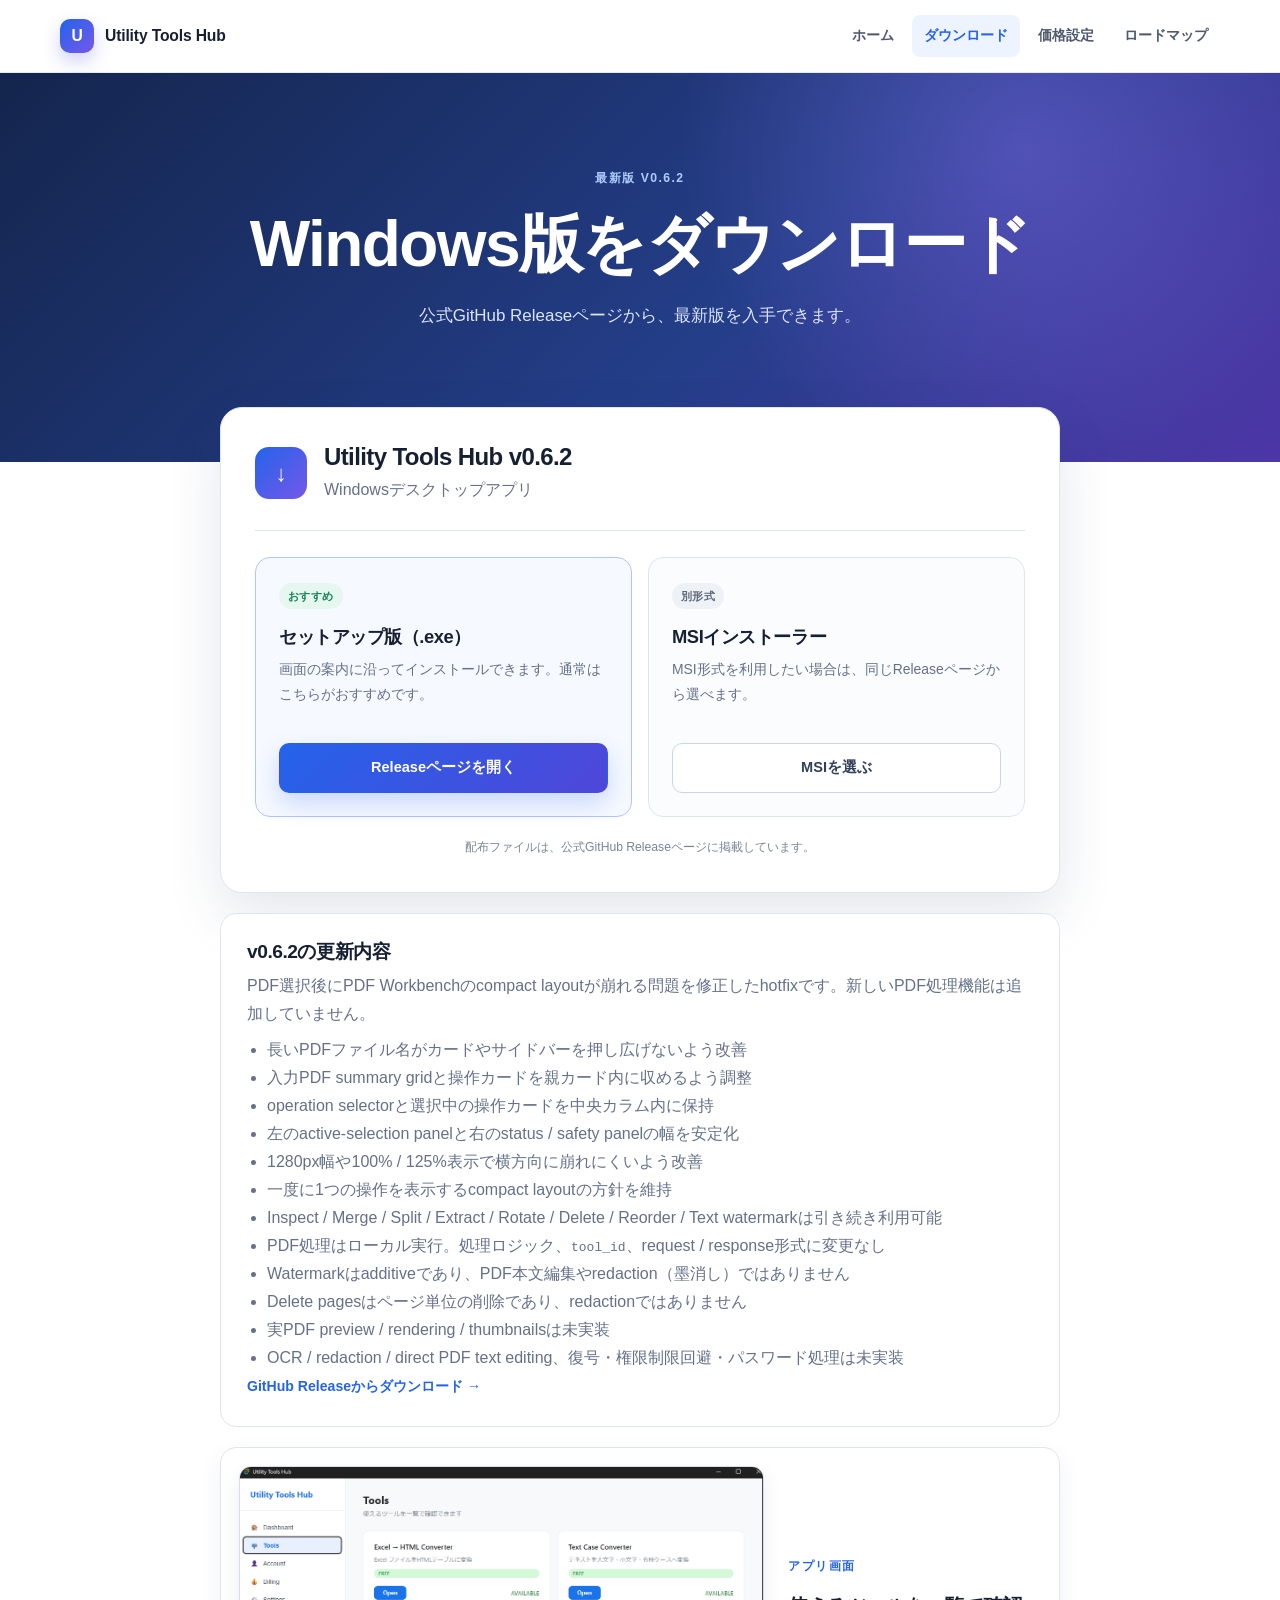
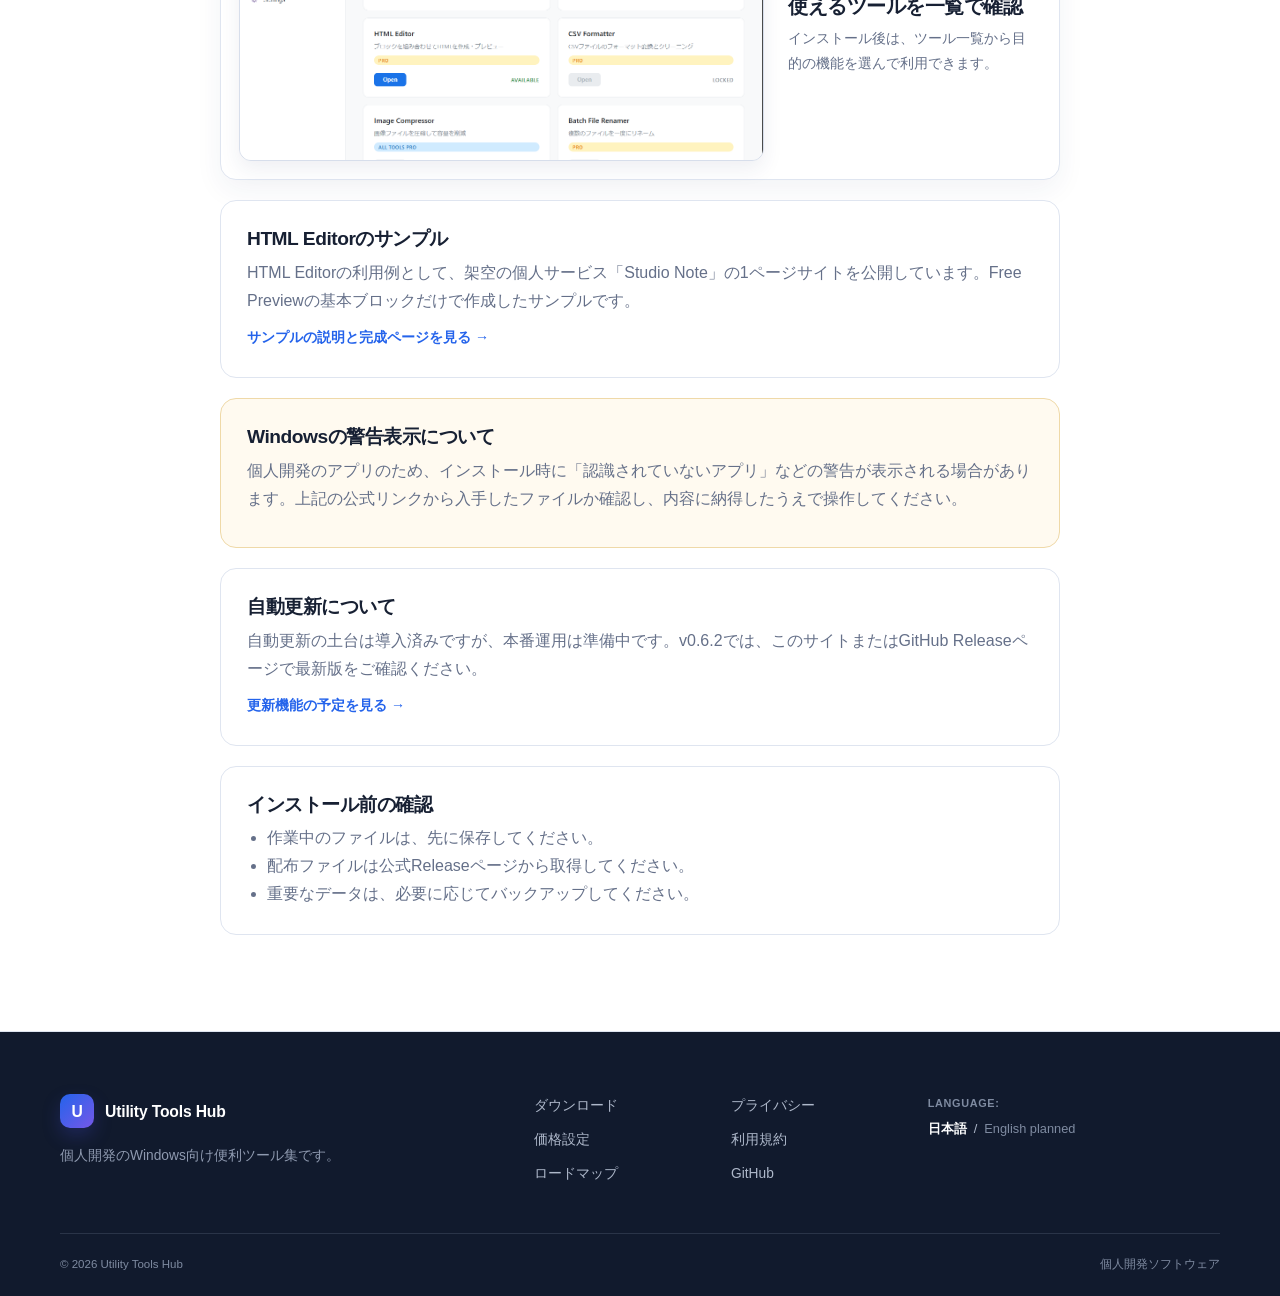
==== download.html @ f4c3e07c "Update website for v0.6.2" ====
<!doctype html>
<html lang="ja">
<head>
  <meta charset="utf-8">
  <meta name="viewport" content="width=device-width, initial-scale=1">
  <meta name="description" content="Utility Tools Hub v0.6.2 Windows版のダウンロード案内です。">
  <title>ダウンロード — Utility Tools Hub</title>
  <link rel="canonical" href="https://glaylukis-cpu.github.io/utility-tools-hub-site/download.html">
  <link rel="alternate" hreflang="ja" href="https://glaylukis-cpu.github.io/utility-tools-hub-site/download.html">
  <link rel="stylesheet" href="css/style.css">
</head>
<body>
  <a class="skip-link" href="#main">本文へ移動</a>
  <header class="site-header"><div class="container nav-wrap"><a class="brand" href="index.html"><span class="brand-mark">U</span><span>Utility Tools Hub</span></a><nav class="site-nav" aria-label="メインナビゲーション"><a href="index.html">ホーム</a><a href="download.html" aria-current="page">ダウンロード</a><a href="pricing.html">価格設定</a><a href="roadmap.html">ロードマップ</a></nav></div></header>
  <main id="main">
    <section class="page-hero"><div class="container narrow"><span class="eyebrow">最新版 v0.6.2</span><h1>Windows版をダウンロード</h1><p>公式GitHub Releaseページから、最新版を入手できます。</p></div></section>
    <section class="section section-pull-up"><div class="container narrow">
      <div class="download-panel">
        <div class="download-heading"><span class="download-icon">↓</span><div><h2>Utility Tools Hub v0.6.2</h2><p>Windowsデスクトップアプリ</p></div></div>
        <div class="download-options">
          <article class="download-option recommended"><span class="status status-free">おすすめ</span><h3>セットアップ版（.exe）</h3><p>画面の案内に沿ってインストールできます。通常はこちらがおすすめです。</p><a class="button button-primary button-full" href="https://github.com/glaylukis-cpu/utility-tools-hub/releases/tag/v0.6.2">Releaseページを開く</a></article>
          <article class="download-option"><span class="status status-neutral">別形式</span><h3>MSIインストーラー</h3><p>MSI形式を利用したい場合は、同じReleaseページから選べます。</p><a class="button button-secondary button-full" href="https://github.com/glaylukis-cpu/utility-tools-hub/releases/tag/v0.6.2">MSIを選ぶ</a></article>
        </div>
        <p class="download-source">配布ファイルは、公式GitHub Releaseページに掲載しています。</p>
      </div>

      <div class="info-card"><h2>v0.6.2の更新内容</h2><p>PDF選択後にPDF Workbenchのcompact layoutが崩れる問題を修正したhotfixです。新しいPDF処理機能は追加していません。</p><ul class="plain-list"><li>長いPDFファイル名がカードやサイドバーを押し広げないよう改善</li><li>入力PDF summary gridと操作カードを親カード内に収めるよう調整</li><li>operation selectorと選択中の操作カードを中央カラム内に保持</li><li>左のactive-selection panelと右のstatus / safety panelの幅を安定化</li><li>1280px幅や100% / 125%表示で横方向に崩れにくいよう改善</li><li>一度に1つの操作を表示するcompact layoutの方針を維持</li><li>Inspect / Merge / Split / Extract / Rotate / Delete / Reorder / Text watermarkは引き続き利用可能</li><li>PDF処理はローカル実行。処理ロジック、<code>tool_id</code>、request / response形式に変更なし</li><li>Watermarkはadditiveであり、PDF本文編集やredaction（墨消し）ではありません</li><li>Delete pagesはページ単位の削除であり、redactionではありません</li><li>実PDF preview / rendering / thumbnailsは未実装</li><li>OCR / redaction / direct PDF text editing、復号・権限制限回避・パスワード処理は未実装</li></ul><a class="text-link" href="https://github.com/glaylukis-cpu/utility-tools-hub/releases/tag/v0.6.2">GitHub Releaseからダウンロード →</a></div>

      <figure class="download-screenshot"><img src="assets/screenshots/tools-overview.png" alt="Utility Tools Hubのツール一覧画面" loading="lazy"><figcaption><span class="eyebrow">アプリ画面</span><h2>使えるツールを一覧で確認</h2><p>インストール後は、ツール一覧から目的の機能を選んで利用できます。</p></figcaption></figure>
      <div class="info-card"><h2>HTML Editorのサンプル</h2><p>HTML Editorの利用例として、架空の個人サービス「Studio Note」の1ページサイトを公開しています。Free Previewの基本ブロックだけで作成したサンプルです。</p><a class="text-link" href="examples/studio-note/guide.html">サンプルの説明と完成ページを見る →</a></div>
      <div class="info-card warning-soft"><h2>Windowsの警告表示について</h2><p>個人開発のアプリのため、インストール時に「認識されていないアプリ」などの警告が表示される場合があります。上記の公式リンクから入手したファイルか確認し、内容に納得したうえで操作してください。</p></div>
      <div class="info-card"><h2>自動更新について</h2><p>自動更新の土台は導入済みですが、本番運用は準備中です。v0.6.2では、このサイトまたはGitHub Releaseページで最新版をご確認ください。</p><a class="text-link" href="roadmap.html">更新機能の予定を見る →</a></div>
      <div class="info-card"><h2>インストール前の確認</h2><ul class="plain-list"><li>作業中のファイルは、先に保存してください。</li><li>配布ファイルは公式Releaseページから取得してください。</li><li>重要なデータは、必要に応じてバックアップしてください。</li></ul></div>
    </div></section>
  </main>
  <footer class="site-footer"><div class="container footer-grid"><div><a class="brand footer-brand" href="index.html"><span class="brand-mark">U</span><span>Utility Tools Hub</span></a><p>個人開発のWindows向け便利ツール集です。</p></div><div class="footer-links"><a href="download.html">ダウンロード</a><a href="pricing.html">価格設定</a><a href="roadmap.html">ロードマップ</a></div><div class="footer-links"><a href="privacy.html">プライバシー</a><a href="terms.html">利用規約</a><a href="https://github.com/glaylukis-cpu/utility-tools-hub">GitHub</a></div><div class="language-switcher" aria-label="表示言語"><span class="language-label">Language:</span><span class="language-current" lang="ja" aria-current="true">日本語</span><span aria-hidden="true">/</span><span class="language-planned" lang="en">English planned</span></div></div><div class="container footer-bottom"><span>© 2026 Utility Tools Hub</span><span>個人開発ソフトウェア</span></div></footer>
</body>
</html>
---- css/style.css ----
:root {
  --ink: #172033;
  --muted: #657089;
  --line: #dfe5f0;
  --surface: #ffffff;
  --surface-soft: #f6f8fd;
  --blue: #2463eb;
  --blue-dark: #1847b8;
  --purple: #7558e8;
  --green: #16825d;
  --amber: #9a6410;
  --shadow: 0 22px 55px rgba(40, 57, 96, .12);
  --radius: 18px;
}

* { box-sizing: border-box; }
html { scroll-behavior: smooth; }
body { margin: 0; color: var(--ink); background: var(--surface); font-family: -apple-system, BlinkMacSystemFont, "Segoe UI", "Yu Gothic UI", "Yu Gothic", "Hiragino Kaku Gothic ProN", Meiryo, sans-serif; line-height: 1.75; overflow-wrap: anywhere; -webkit-font-smoothing: antialiased; }
a { color: inherit; }
img { display: block; max-width: 100%; }
button, input { font: inherit; }
h1, h2, h3, p { margin-top: 0; }
h1, h2, h3 { line-height: 1.24; letter-spacing: -.025em; text-wrap: balance; }
h1 { font-size: clamp(2.6rem, 5.2vw, 4.6rem); margin-bottom: 24px; }
h2 { font-size: clamp(2rem, 3.8vw, 3.25rem); margin-bottom: 18px; }
h3 { font-size: 1.15rem; }

.container { width: min(1160px, calc(100% - 40px)); margin-inline: auto; }
.narrow { width: min(840px, calc(100% - 40px)); }
.skip-link { position: fixed; z-index: 100; top: 10px; left: 10px; padding: 10px 14px; border-radius: 8px; color: #fff; background: var(--ink); transform: translateY(-150%); }
.skip-link:focus { transform: translateY(0); }

.site-header { position: sticky; z-index: 20; top: 0; border-bottom: 1px solid rgba(223, 229, 240, .8); background: rgba(255, 255, 255, .94); backdrop-filter: blur(14px); }
.nav-wrap { min-height: 72px; display: flex; align-items: center; justify-content: space-between; gap: 28px; }
.brand { display: inline-flex; align-items: center; gap: 11px; color: var(--ink); font-size: .98rem; font-weight: 750; text-decoration: none; letter-spacing: -.01em; }
.brand-mark { width: 34px; height: 34px; display: inline-grid; place-items: center; border-radius: 10px; color: #fff; background: linear-gradient(135deg, var(--blue), var(--purple)); box-shadow: 0 8px 18px rgba(67, 76, 214, .25); }
.site-nav { display: flex; align-items: center; gap: 6px; }
.site-nav a { padding: 8px 12px; border-radius: 8px; color: #4f5a70; font-size: .9rem; font-weight: 600; text-decoration: none; }
.site-nav a:hover, .site-nav a[aria-current="page"] { color: var(--blue); background: #edf3ff; }

.hero { overflow: hidden; padding: 104px 0 94px; background: radial-gradient(circle at 82% 18%, rgba(117, 88, 232, .14), transparent 30%), radial-gradient(circle at 12% 20%, rgba(36, 99, 235, .1), transparent 24%), linear-gradient(#fff, #fbfcff); }
.hero-grid { display: grid; grid-template-columns: 1.02fr .98fr; align-items: center; gap: 72px; }
.eyebrow { display: inline-block; margin-bottom: 16px; color: var(--blue); font-size: .76rem; font-weight: 800; letter-spacing: .12em; text-transform: uppercase; }
.hero h1 { max-width: 680px; font-size: clamp(2.75rem, 5vw, 4.35rem); line-height: 1.18; letter-spacing: -.05em; word-break: keep-all; overflow-wrap: normal; text-wrap: balance; }
.hero-copy, .lead { max-width: 650px; color: var(--muted); font-size: 1.08rem; line-height: 1.9; text-wrap: pretty; }
.button-row { display: flex; flex-wrap: wrap; gap: 12px; margin-top: 32px; }
.button { min-height: 46px; display: inline-flex; align-items: center; justify-content: center; padding: 11px 18px; border: 1px solid transparent; border-radius: 10px; font-size: .91rem; font-weight: 750; text-align: center; text-decoration: none; transition: transform .15s ease, box-shadow .15s ease, background .15s ease; }
.button:hover { transform: translateY(-1px); }
.button-primary { color: #fff; background: linear-gradient(135deg, var(--blue), #4f46d8); box-shadow: 0 10px 24px rgba(36, 99, 235, .22); }
.button-primary:hover { box-shadow: 0 14px 30px rgba(36, 99, 235, .3); }
.button-secondary { border-color: #ccd5e6; color: #33405a; background: #fff; }
.button-secondary:hover { border-color: #aebbd2; background: #f8faff; }
.button-full { width: 100%; }
.button-disabled { width: 100%; color: #7b8496; background: #eef1f6; cursor: not-allowed; }
.microcopy { margin: 16px 0 0; color: #7a8499; font-size: .78rem; }

.product-window { overflow: hidden; border: 1px solid rgba(203, 212, 232, .9); border-radius: 22px; background: #fff; box-shadow: 0 35px 80px rgba(41, 54, 100, .18); transform: perspective(1200px) rotateY(-2deg) rotateX(1deg); }
.product-screenshot-frame { margin: 0; }
.product-screenshot { width: 100%; max-width: 100%; height: auto; object-fit: contain; object-position: top; background: #f7f9fd; }
.window-bar { height: 42px; display: flex; align-items: center; gap: 7px; padding: 0 15px; border-bottom: 1px solid #e5e9f2; background: #fafbfe; }
.window-bar span { width: 9px; height: 9px; border-radius: 50%; background: #d2d8e4; }
.window-bar span:first-child { background: #ff8b82; }
.window-bar span:nth-child(2) { background: #ffd16b; }
.window-bar span:nth-child(3) { background: #67d49c; }
.window-bar small { margin-left: auto; color: #8a93a6; font-size: .68rem; }
.window-content { min-height: 390px; display: grid; grid-template-columns: 92px 1fr; }
.mini-sidebar { display: flex; flex-direction: column; align-items: center; gap: 15px; padding: 22px 15px; color: #fff; background: #18223a; }
.mini-sidebar b { margin-bottom: 18px; font-size: .8rem; }
.mini-sidebar span { width: 42px; height: 7px; border-radius: 8px; background: #43506b; }
.mini-sidebar .active-line { background: #7595ff; }
.mini-main { padding: 30px 25px; background: #f7f9fd; }
.mini-heading { width: 38%; height: 15px; margin-bottom: 25px; border-radius: 8px; background: #cfd7e7; }
.tool-row { display: grid; grid-template-columns: 42px 1fr auto; align-items: center; gap: 12px; margin-bottom: 13px; padding: 16px; border: 1px solid #e3e8f2; border-radius: 12px; background: #fff; box-shadow: 0 6px 16px rgba(62, 74, 112, .06); }
.tool-row i { width: 42px; height: 42px; display: grid; place-items: center; border-radius: 10px; color: #335fd2; background: #eaf0ff; font-size: .74rem; font-style: normal; font-weight: 800; }
.tool-row b, .tool-row span { display: block; }
.tool-row b { font-size: .74rem; }
.tool-row span { margin-top: 3px; color: #8a93a6; font-size: .61rem; }
.tool-row em { padding: 4px 7px; border-radius: 10px; color: #2a7d5c; background: #e7f7ef; font-size: .55rem; font-style: normal; font-weight: 700; }

.trust-strip { border-block: 1px solid var(--line); background: #fff; }
.trust-grid { display: grid; grid-template-columns: repeat(3, 1fr); }
.trust-grid div { padding: 26px 32px; border-right: 1px solid var(--line); }
.trust-grid div:last-child { border-right: 0; }
.trust-grid strong, .trust-grid span { display: block; }
.trust-grid strong { font-size: .92rem; }
.trust-grid span { margin-top: 3px; color: var(--muted); font-size: .77rem; }

.section { padding: 96px 0; }
.section-compact { padding-top: 72px; }
.section-tint { background: var(--surface-soft); }
.section-heading { max-width: 720px; margin: 0 auto 46px; text-align: center; }
.section-heading p { color: var(--muted); }
.card-grid { display: grid; gap: 18px; }
.three-col { grid-template-columns: repeat(3, 1fr); }
.feature-card { position: relative; min-height: 250px; padding: 26px; border: 1px solid var(--line); border-radius: var(--radius); background: #fff; box-shadow: 0 10px 30px rgba(40, 57, 96, .05); }
.feature-card h3 { margin: 22px 0 10px; }
.feature-card p { color: var(--muted); font-size: .91rem; }
.feature-card-muted { background: linear-gradient(145deg, #fafbff, #f5f1ff); }
.icon-chip { width: 43px; height: 43px; display: grid; place-items: center; border-radius: 11px; color: var(--blue); background: #edf3ff; font-size: .75rem; font-weight: 800; }
.status { display: inline-flex; align-items: center; width: fit-content; padding: 4px 9px; border-radius: 99px; font-size: .66rem; font-weight: 800; letter-spacing: .04em; text-transform: uppercase; }
.status-free { color: var(--green); background: #e6f7ef; }
.status-preview { color: var(--blue); background: #eaf0ff; }
.status-planned { color: #6646c8; background: #f0ebff; }
.status-neutral { color: #5e687c; background: #eef1f5; }
.text-link { color: var(--blue); font-size: .88rem; font-weight: 750; text-decoration: none; }
.text-link:hover { text-decoration: underline; }

.split-layout { display: grid; grid-template-columns: .86fr 1.14fr; align-items: center; gap: 70px; }
.check-list { display: grid; gap: 10px; padding: 0; list-style: none; }
.check-list li { position: relative; padding-left: 28px; color: #4e5a71; }
.check-list li::before { content: "✓"; position: absolute; left: 0; top: 1px; width: 19px; height: 19px; display: grid; place-items: center; border-radius: 50%; color: #fff; background: var(--green); font-size: .68rem; font-weight: 900; }
.planned-note { display: grid; gap: 4px; margin-top: 26px; padding: 18px; border: 1px solid #dcd2ff; border-radius: 12px; color: #584492; background: #f5f1ff; font-size: .87rem; }
.editor-illustration { overflow: hidden; border: 1px solid #dce2ee; border-radius: 18px; background: #fff; box-shadow: var(--shadow); }
.editor-screenshot-frame { margin: 0; }
.editor-screenshot { width: 100%; max-width: 100%; height: auto; object-fit: contain; object-position: top; background: #f5f7fb; }
.editor-top { display: flex; justify-content: center; gap: 6px; padding: 10px; border-bottom: 1px solid #e5e9f2; }
.editor-top span { padding: 5px 9px; border-radius: 6px; color: #71809a; background: #f2f4f8; font-size: .55rem; }
.editor-top span:first-child { color: var(--blue); background: #eaf0ff; }
.editor-body { min-height: 360px; display: grid; grid-template-columns: 95px 1fr 95px; }
.editor-body aside { display: flex; flex-direction: column; gap: 9px; padding: 17px 12px; color: #7b869a; background: #fafbfc; font-size: .53rem; }
.editor-body aside b { margin-bottom: 6px; color: #3a465c; }
.editor-body aside span { padding: 7px; border: 1px solid #e2e7ef; border-radius: 6px; background: #fff; }
.editor-canvas { padding: 23px 18px; background: #eef1f6; }
.canvas-page { min-height: 310px; padding: 32px 27px; border: 1px solid #dce1ea; border-radius: 6px; background: #fff; box-shadow: 0 8px 18px rgba(38, 50, 80, .08); }
.canvas-page small { color: var(--purple); font-size: .45rem; font-weight: 800; letter-spacing: .12em; }
.canvas-page h3 { margin: 13px 0 6px; font-size: 1rem; }
.canvas-page p { color: #7b8496; font-size: .58rem; }
.canvas-page button { padding: 7px 10px; border: 0; border-radius: 5px; color: #fff; background: var(--blue); font-size: .5rem; }
.canvas-cards { display: grid; grid-template-columns: repeat(2, 1fr); gap: 8px; margin-top: 24px; }
.canvas-cards i { height: 60px; border-radius: 6px; background: linear-gradient(135deg, #e9efff, #f2edff); }

.comparison-wrap { overflow-x: auto; border: 1px solid var(--line); border-radius: var(--radius); }
.comparison-table { width: 100%; border-collapse: collapse; background: #fff; }
.comparison-table th, .comparison-table td { padding: 18px 22px; border-bottom: 1px solid var(--line); text-align: left; }
.comparison-table th { color: #4d5870; background: #f7f9fc; font-size: .78rem; text-transform: uppercase; letter-spacing: .06em; }
.comparison-table tbody tr:last-child td { border-bottom: 0; }
.comparison-table td:not(:first-child) { width: 24%; }
.table-yes { color: var(--green); font-weight: 750; }
.table-planned { color: var(--purple); font-weight: 750; }
.center-action { margin-top: 28px; text-align: center; }
.screenshot-grid { display: grid; grid-template-columns: repeat(3, minmax(0, 1fr)); gap: 22px; }
.screenshot-card { overflow: hidden; margin: 0; border: 1px solid var(--line); border-radius: var(--radius); background: #fff; box-shadow: 0 12px 32px rgba(40, 57, 96, .08); }
.screenshot-card img { width: 100%; max-width: 100%; aspect-ratio: 16 / 10; object-fit: contain; object-position: top; border-bottom: 1px solid var(--line); background: #f5f7fb; }
.screenshot-card figcaption { padding: 22px; }
.screenshot-card h3 { margin-bottom: 8px; }
.screenshot-card p { margin: 0; color: var(--muted); font-size: .88rem; }
.release-card { display: flex; align-items: center; justify-content: space-between; gap: 50px; padding: 42px; border: 1px solid #d8dff0; border-radius: 22px; background: linear-gradient(120deg, #f7faff, #f5f1ff); }
.release-card h2 { margin-bottom: 10px; font-size: clamp(1.7rem, 3vw, 2.5rem); }
.release-card p { max-width: 650px; margin-bottom: 0; color: var(--muted); }

.page-hero { padding: 90px 0 115px; color: #fff; background: radial-gradient(circle at 80% 20%, rgba(151, 121, 255, .35), transparent 32%), linear-gradient(135deg, #14254d, #243e89 58%, #4d36a7); text-align: center; }
.page-hero h1 { margin-bottom: 16px; font-size: clamp(2.5rem, 5vw, 4.3rem); }
.page-hero p { max-width: 700px; margin-inline: auto; color: #dce5ff; font-size: 1.06rem; }
.page-hero .eyebrow { color: #aecdff; }
.page-hero-small { padding-bottom: 95px; }
.section-pull-up { padding-top: 0; transform: translateY(-55px); margin-bottom: -55px; }
.download-panel { padding: 34px; border: 1px solid var(--line); border-radius: 22px; background: #fff; box-shadow: var(--shadow); }
.download-heading { display: flex; align-items: center; gap: 17px; padding-bottom: 26px; border-bottom: 1px solid var(--line); }
.download-heading h2 { margin-bottom: 4px; font-size: 1.5rem; }
.download-heading p { margin: 0; color: var(--muted); }
.download-icon { width: 52px; height: 52px; display: grid; place-items: center; border-radius: 14px; color: #fff; background: linear-gradient(135deg, var(--blue), var(--purple)); font-size: 1.4rem; font-weight: 800; }
.download-options { display: grid; grid-template-columns: repeat(2, 1fr); gap: 16px; margin-top: 26px; }
.download-option { padding: 23px; border: 1px solid var(--line); border-radius: 15px; background: #fbfcfe; }
.download-option.recommended { border-color: #afc5ff; background: #f6f9ff; }
.download-option h3 { margin: 17px 0 8px; }
.download-option p { min-height: 72px; color: var(--muted); font-size: .87rem; }
.download-source { margin: 20px 0 0; color: #7a8497; font-size: .76rem; text-align: center; }
.download-screenshot { display: grid; grid-template-columns: minmax(0, 1.35fr) minmax(220px, .65fr); align-items: center; gap: 24px; margin: 20px 0 0; padding: 18px; border: 1px solid var(--line); border-radius: 16px; background: #fff; box-shadow: 0 10px 28px rgba(40, 57, 96, .06); }
.download-screenshot img { width: 100%; max-width: 100%; aspect-ratio: 16 / 9; object-fit: cover; object-position: top; border: 1px solid #d7deeb; border-radius: 12px; background: #f5f7fb; box-shadow: 0 8px 20px rgba(40, 57, 96, .08); }
.download-screenshot figcaption { padding-right: 8px; }
.download-screenshot h2 { margin-bottom: 8px; font-size: 1.25rem; }
.download-screenshot p { margin: 0; color: var(--muted); font-size: .88rem; }
.info-card, .notice-card { margin-top: 20px; padding: 26px; border: 1px solid var(--line); border-radius: 16px; background: #fff; }
.info-card h2 { margin-bottom: 8px; font-size: 1.2rem; }
.info-card p, .notice-card p { margin-bottom: 8px; color: var(--muted); }
.warning-soft { border-color: #efd9a8; background: #fffaf0; }
.plain-list { margin: 0; padding-left: 20px; color: var(--muted); }

.roadmap-grid { display: grid; grid-template-columns: repeat(3, 1fr); align-items: start; gap: 18px; }
.roadmap-column { padding: 27px; border: 1px solid var(--line); border-radius: var(--radius); background: #fff; box-shadow: 0 12px 30px rgba(40, 57, 96, .07); }
.roadmap-column > h2 { margin-bottom: 24px; font-size: 1.45rem; }
.roadmap-label { display: flex; align-items: center; gap: 8px; margin-bottom: 12px; color: var(--muted); font-size: .7rem; font-weight: 800; letter-spacing: .08em; text-transform: uppercase; }
.roadmap-label span { width: 9px; height: 9px; border-radius: 50%; background: var(--green); box-shadow: 0 0 0 5px #e5f7ef; }
.roadmap-progress .roadmap-label span { background: var(--blue); box-shadow: 0 0 0 5px #e8efff; }
.roadmap-planned .roadmap-label span { background: var(--purple); box-shadow: 0 0 0 5px #f0ebff; }
.roadmap-item { padding: 20px 0; border-top: 1px solid var(--line); }
.roadmap-item small { color: var(--green); font-weight: 800; }
.roadmap-item h3 { margin: 5px 0 8px; }
.roadmap-item p { margin: 0; color: var(--muted); font-size: .86rem; }
.roadmap-disclaimer { margin-top: 22px; padding: 23px; border-radius: 14px; color: #5f697d; background: #f5f7fb; text-align: center; }
.roadmap-disclaimer p { margin: 5px 0 0; }

.pricing-grid { max-width: 900px; display: grid; grid-template-columns: repeat(2, 1fr); align-items: stretch; gap: 20px; margin: 0 auto; }
.price-card { display: flex; flex-direction: column; padding: 34px; border: 1px solid var(--line); border-radius: 20px; background: #fff; box-shadow: 0 14px 40px rgba(40, 57, 96, .08); }
.price-card.featured { border-color: #9eb8ff; box-shadow: 0 20px 50px rgba(43, 91, 204, .14); }
.price-card h2 { margin: 20px 0 5px; font-size: 1.5rem; }
.price { margin-bottom: 14px; font-size: 2rem; font-weight: 850; letter-spacing: -.04em; }
.price-card > p { color: var(--muted); }
.price-card .check-list { flex: 1; margin: 18px 0 28px; }
.notice-card { max-width: 900px; margin: 22px auto 0; border-color: #ded4ff; background: #f7f4ff; }
.faq-block { margin-top: 90px; }
.faq-grid { display: grid; grid-template-columns: repeat(2, 1fr); gap: 16px; }
.faq-grid article { padding: 24px; border: 1px solid var(--line); border-radius: 14px; }
.faq-grid h3 { margin-bottom: 8px; }
.faq-grid p { margin: 0; color: var(--muted); font-size: .9rem; }

.legal-container { width: min(820px, calc(100% - 40px)); }
.legal-card { padding: 42px; border: 1px solid var(--line); border-radius: 20px; background: #fff; box-shadow: var(--shadow); }
.legal-intro { color: #4f5b72; font-size: 1.08rem; }
.legal-card h2 { margin: 34px 0 9px; font-size: 1.2rem; }
.legal-card p { color: var(--muted); }
.legal-note { margin-top: 36px; padding: 18px; border-radius: 10px; color: #687286; background: #f3f5f8; font-size: .86rem; }

.site-footer { padding: 62px 0 22px; border-top: 1px solid var(--line); background: #111a2d; color: #dce3f1; }
.footer-grid { display: grid; grid-template-columns: 1.5fr .55fr .55fr 1fr; gap: 36px; }
.footer-brand { color: #fff; }
.footer-grid p { max-width: 360px; margin: 16px 0 0; color: #8f9ab0; font-size: .86rem; }
.footer-links { display: flex; flex-direction: column; gap: 10px; }
.footer-links a { color: #aeb8ca; font-size: .86rem; text-decoration: none; }
.footer-links a:hover, .footer-links a[aria-current="page"] { color: #fff; }
.language-switcher { display: flex; align-content: flex-start; align-items: center; flex-wrap: wrap; gap: 5px 7px; color: #aeb8ca; font-size: .8rem; }
.language-label { flex-basis: 100%; color: #7f8ba1; font-size: .68rem; font-weight: 750; letter-spacing: .06em; text-transform: uppercase; }
.language-current { color: #fff; font-weight: 750; }
.language-planned { color: #7f8ba1; }
.footer-bottom { display: flex; justify-content: space-between; gap: 20px; margin-top: 46px; padding-top: 20px; border-top: 1px solid #2a3448; color: #7f8ba1; font-size: .72rem; }

:focus-visible { outline: 3px solid rgba(36, 99, 235, .35); outline-offset: 3px; }

@media (max-width: 900px) {
  .hero-grid, .split-layout { grid-template-columns: 1fr; }
  .hero-grid { gap: 55px; }
  .three-col { grid-template-columns: repeat(2, 1fr); }
  .trust-grid { grid-template-columns: 1fr; }
  .trust-grid div { border-right: 0; border-bottom: 1px solid var(--line); }
  .trust-grid div:last-child { border-bottom: 0; }
  .release-card { align-items: flex-start; flex-direction: column; }
  .roadmap-grid { grid-template-columns: 1fr; }
  .roadmap-column { display: grid; grid-template-columns: repeat(2, 1fr); gap: 0 22px; }
  .roadmap-column > .roadmap-label, .roadmap-column > h2 { grid-column: 1 / -1; }
  .screenshot-grid, .download-screenshot { grid-template-columns: 1fr; }
  .language-switcher { grid-column: 1 / -1; }
}

@media (max-width: 680px) {
  .container, .narrow, .legal-container { width: min(100% - 28px, 1160px); }
  .nav-wrap { min-height: auto; padding: 14px 0 10px; flex-direction: column; gap: 10px; }
  .site-header { position: static; }
  .site-nav { width: 100%; justify-content: center; overflow-x: auto; }
  .site-nav a { padding: 7px 9px; font-size: .79rem; white-space: nowrap; }
  .hero { padding: 70px 0; }
  h1 { font-size: clamp(2.2rem, 10vw, 3.15rem); }
  .hero h1 { font-size: clamp(2.35rem, 11vw, 3.15rem); line-height: 1.2; letter-spacing: -.045em; }
  .hero-copy, .lead { font-size: 1rem; line-height: 1.85; }
  .window-content { min-height: 330px; grid-template-columns: 58px 1fr; }
  .mini-sidebar { padding-inline: 8px; }
  .mini-sidebar span { width: 28px; }
  .mini-main { padding: 20px 13px; }
  .tool-row { grid-template-columns: 37px 1fr; padding: 12px; }
  .tool-row em { display: none; }
  .three-col, .screenshot-grid, .download-options, .pricing-grid, .faq-grid { grid-template-columns: 1fr; }
  .section { padding: 70px 0; }
  .editor-body { grid-template-columns: 65px 1fr; }
  .editor-body aside:last-child { display: none; }
  .editor-canvas { padding: 14px 10px; }
  .canvas-page { padding: 24px 18px; }
  .comparison-table th, .comparison-table td { min-width: 150px; padding: 14px; font-size: .79rem; }
  .release-card, .download-panel, .price-card, .legal-card { padding: 25px; }
  .page-hero { padding: 68px 0 100px; }
  .page-hero h1 { font-size: 2.55rem; }
  .roadmap-column { display: block; }
  .footer-grid { grid-template-columns: 1fr 1fr; }
  .footer-grid > div:first-child { grid-column: 1 / -1; }
  .language-switcher { grid-column: 1 / -1; }
  .footer-bottom { align-items: flex-start; flex-direction: column; }
}

@media (prefers-reduced-motion: reduce) {
  html { scroll-behavior: auto; }
  .button { transition: none; }
}
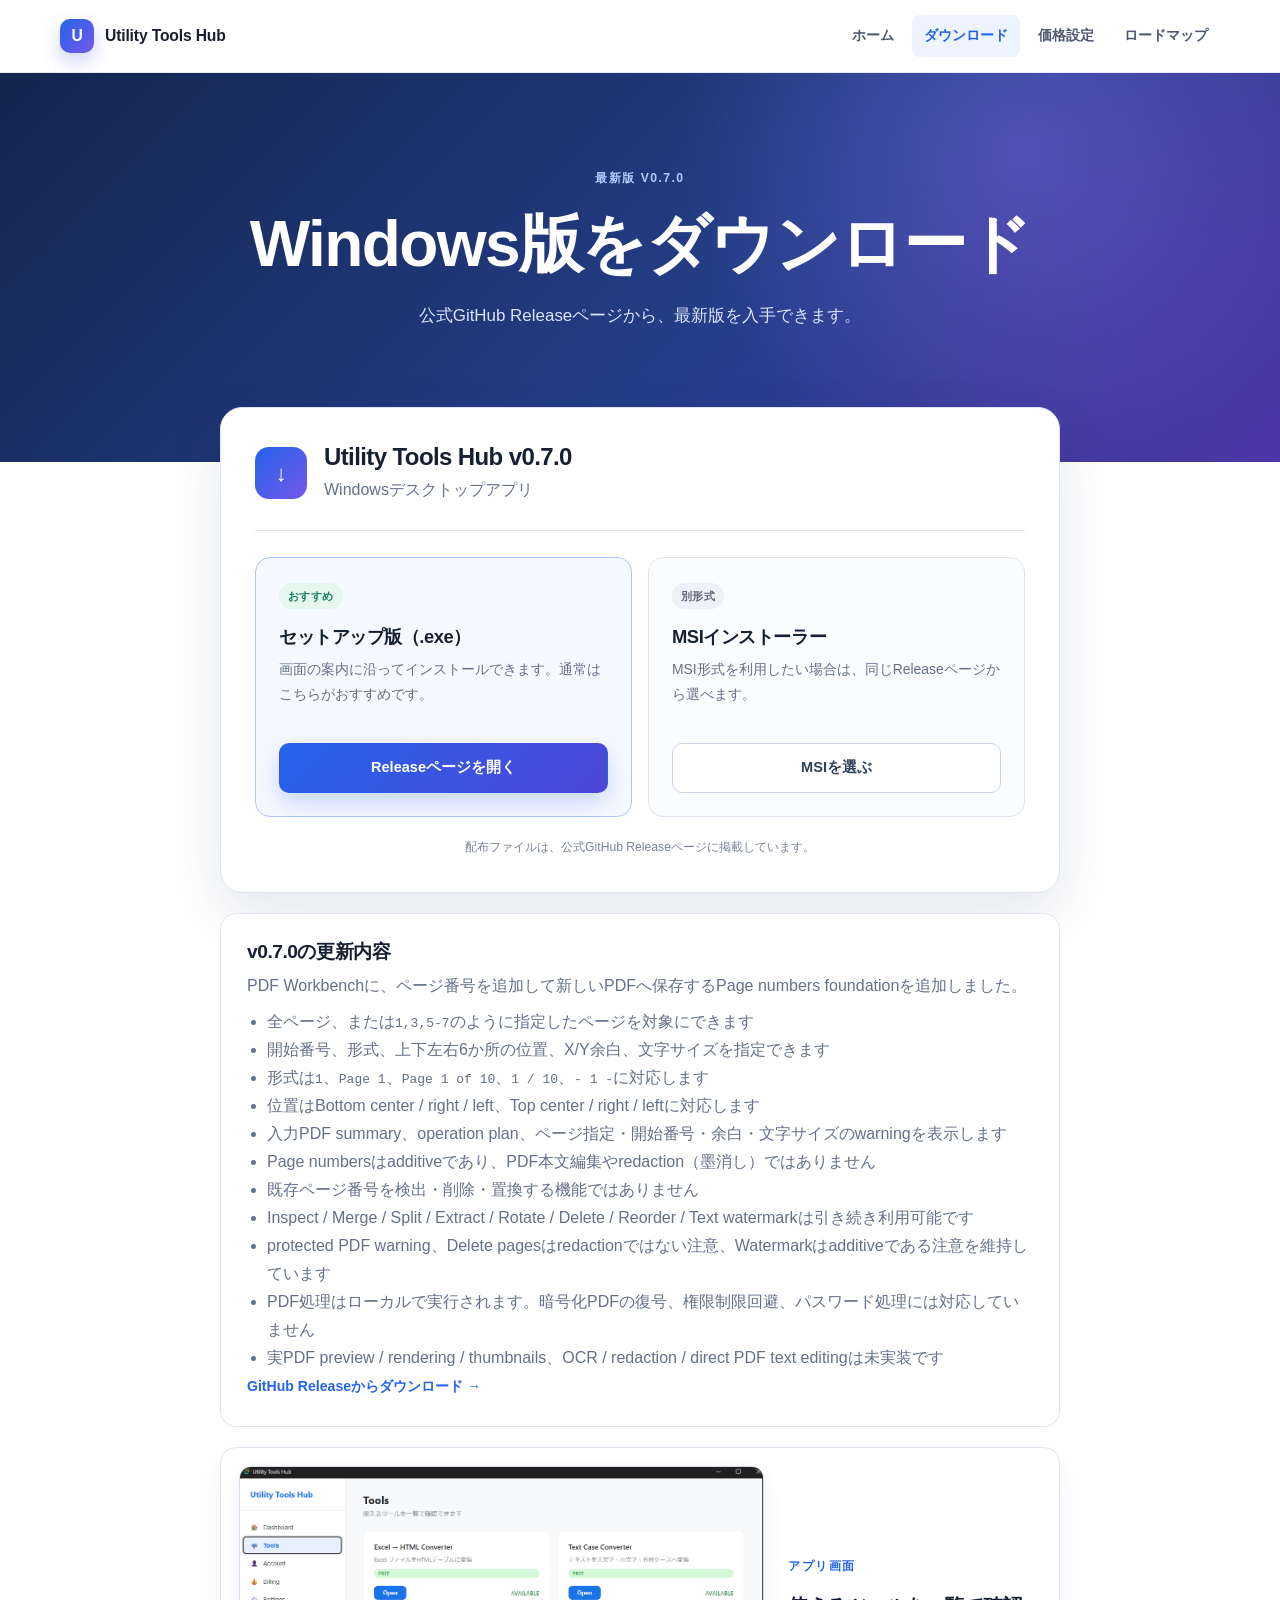
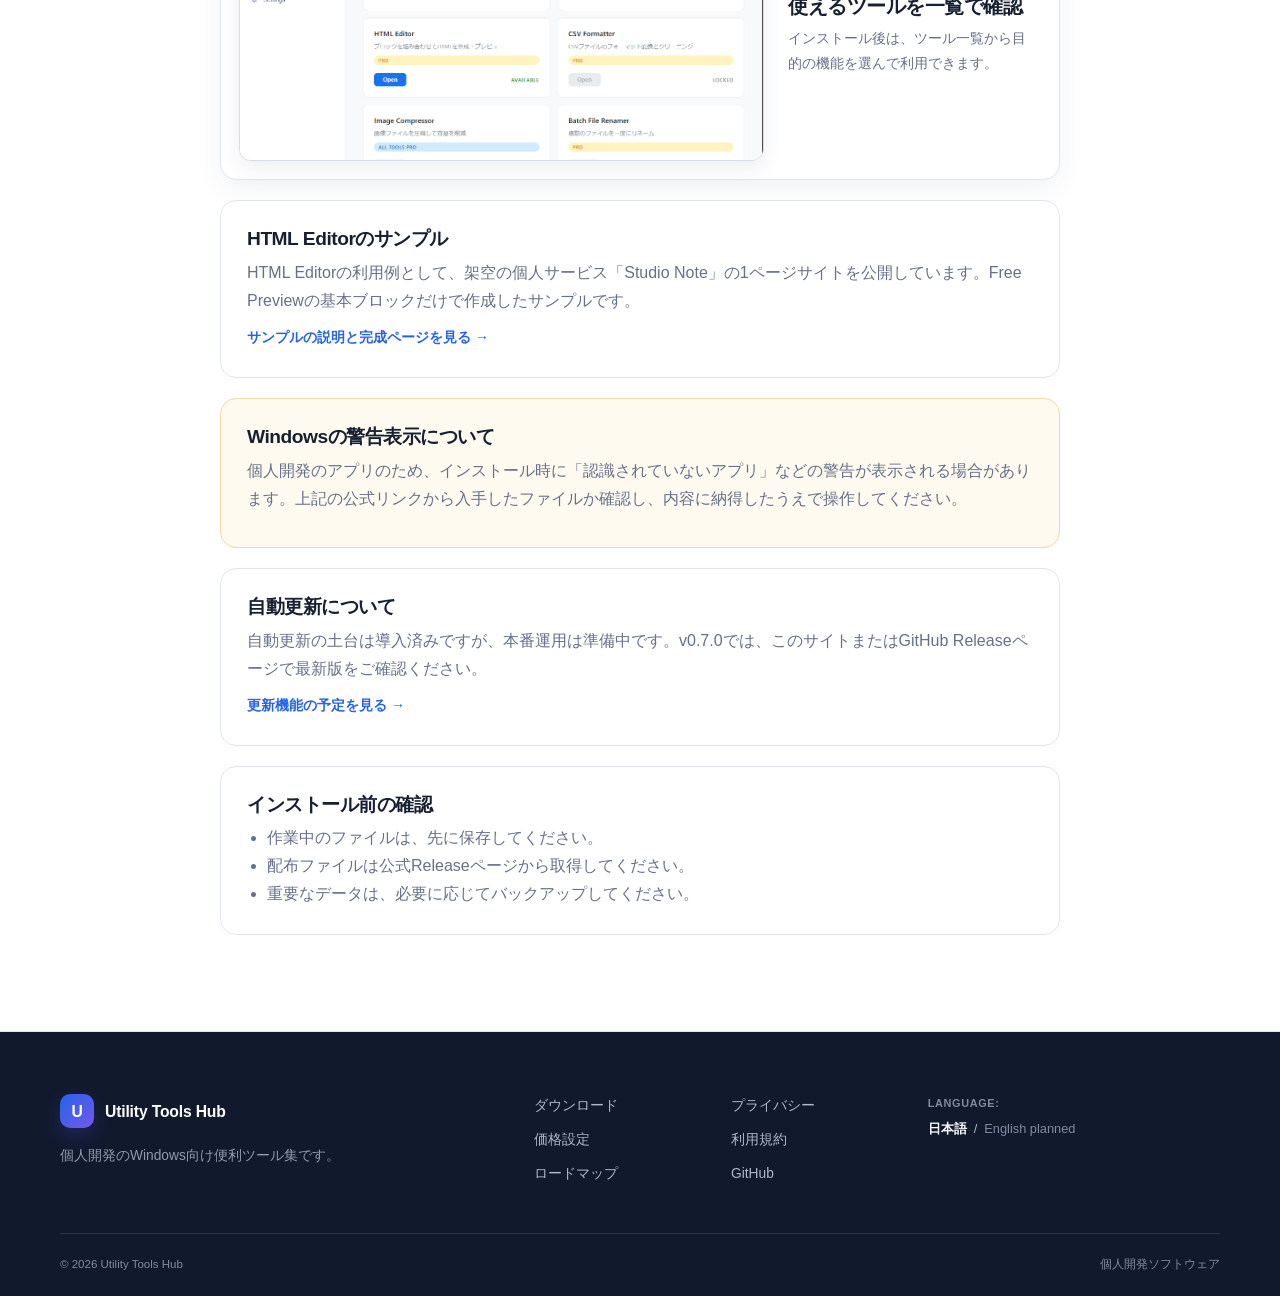
==== commit 9d4a04bf: "Update website for v0.7.0" ====
--- a/download.html
+++ b/download.html
@@ -3,7 +3,7 @@
 <head>
   <meta charset="utf-8">
   <meta name="viewport" content="width=device-width, initial-scale=1">
-  <meta name="description" content="Utility Tools Hub v0.6.2 Windows版のダウンロード案内です。">
+  <meta name="description" content="Utility Tools Hub v0.7.0 Windows版のダウンロード案内です。">
   <title>ダウンロード — Utility Tools Hub</title>
   <link rel="canonical" href="https://glaylukis-cpu.github.io/utility-tools-hub-site/download.html">
   <link rel="alternate" hreflang="ja" href="https://glaylukis-cpu.github.io/utility-tools-hub-site/download.html">
@@ -13,23 +13,23 @@
   <a class="skip-link" href="#main">本文へ移動</a>
   <header class="site-header"><div class="container nav-wrap"><a class="brand" href="index.html"><span class="brand-mark">U</span><span>Utility Tools Hub</span></a><nav class="site-nav" aria-label="メインナビゲーション"><a href="index.html">ホーム</a><a href="download.html" aria-current="page">ダウンロード</a><a href="pricing.html">価格設定</a><a href="roadmap.html">ロードマップ</a></nav></div></header>
   <main id="main">
-    <section class="page-hero"><div class="container narrow"><span class="eyebrow">最新版 v0.6.2</span><h1>Windows版をダウンロード</h1><p>公式GitHub Releaseページから、最新版を入手できます。</p></div></section>
+    <section class="page-hero"><div class="container narrow"><span class="eyebrow">最新版 v0.7.0</span><h1>Windows版をダウンロード</h1><p>公式GitHub Releaseページから、最新版を入手できます。</p></div></section>
     <section class="section section-pull-up"><div class="container narrow">
       <div class="download-panel">
-        <div class="download-heading"><span class="download-icon">↓</span><div><h2>Utility Tools Hub v0.6.2</h2><p>Windowsデスクトップアプリ</p></div></div>
+        <div class="download-heading"><span class="download-icon">↓</span><div><h2>Utility Tools Hub v0.7.0</h2><p>Windowsデスクトップアプリ</p></div></div>
         <div class="download-options">
-          <article class="download-option recommended"><span class="status status-free">おすすめ</span><h3>セットアップ版（.exe）</h3><p>画面の案内に沿ってインストールできます。通常はこちらがおすすめです。</p><a class="button button-primary button-full" href="https://github.com/glaylukis-cpu/utility-tools-hub/releases/tag/v0.6.2">Releaseページを開く</a></article>
-          <article class="download-option"><span class="status status-neutral">別形式</span><h3>MSIインストーラー</h3><p>MSI形式を利用したい場合は、同じReleaseページから選べます。</p><a class="button button-secondary button-full" href="https://github.com/glaylukis-cpu/utility-tools-hub/releases/tag/v0.6.2">MSIを選ぶ</a></article>
+          <article class="download-option recommended"><span class="status status-free">おすすめ</span><h3>セットアップ版（.exe）</h3><p>画面の案内に沿ってインストールできます。通常はこちらがおすすめです。</p><a class="button button-primary button-full" href="https://github.com/glaylukis-cpu/utility-tools-hub/releases/tag/v0.7.0">Releaseページを開く</a></article>
+          <article class="download-option"><span class="status status-neutral">別形式</span><h3>MSIインストーラー</h3><p>MSI形式を利用したい場合は、同じReleaseページから選べます。</p><a class="button button-secondary button-full" href="https://github.com/glaylukis-cpu/utility-tools-hub/releases/tag/v0.7.0">MSIを選ぶ</a></article>
         </div>
         <p class="download-source">配布ファイルは、公式GitHub Releaseページに掲載しています。</p>
       </div>
 
-      <div class="info-card"><h2>v0.6.2の更新内容</h2><p>PDF選択後にPDF Workbenchのcompact layoutが崩れる問題を修正したhotfixです。新しいPDF処理機能は追加していません。</p><ul class="plain-list"><li>長いPDFファイル名がカードやサイドバーを押し広げないよう改善</li><li>入力PDF summary gridと操作カードを親カード内に収めるよう調整</li><li>operation selectorと選択中の操作カードを中央カラム内に保持</li><li>左のactive-selection panelと右のstatus / safety panelの幅を安定化</li><li>1280px幅や100% / 125%表示で横方向に崩れにくいよう改善</li><li>一度に1つの操作を表示するcompact layoutの方針を維持</li><li>Inspect / Merge / Split / Extract / Rotate / Delete / Reorder / Text watermarkは引き続き利用可能</li><li>PDF処理はローカル実行。処理ロジック、<code>tool_id</code>、request / response形式に変更なし</li><li>Watermarkはadditiveであり、PDF本文編集やredaction（墨消し）ではありません</li><li>Delete pagesはページ単位の削除であり、redactionではありません</li><li>実PDF preview / rendering / thumbnailsは未実装</li><li>OCR / redaction / direct PDF text editing、復号・権限制限回避・パスワード処理は未実装</li></ul><a class="text-link" href="https://github.com/glaylukis-cpu/utility-tools-hub/releases/tag/v0.6.2">GitHub Releaseからダウンロード →</a></div>
+      <div class="info-card"><h2>v0.7.0の更新内容</h2><p>PDF Workbenchに、ページ番号を追加して新しいPDFへ保存するPage numbers foundationを追加しました。</p><ul class="plain-list"><li>全ページ、または<code>1,3,5-7</code>のように指定したページを対象にできます</li><li>開始番号、形式、上下左右6か所の位置、X/Y余白、文字サイズを指定できます</li><li>形式は<code>1</code>、<code>Page 1</code>、<code>Page 1 of 10</code>、<code>1 / 10</code>、<code>- 1 -</code>に対応します</li><li>位置はBottom center / right / left、Top center / right / leftに対応します</li><li>入力PDF summary、operation plan、ページ指定・開始番号・余白・文字サイズのwarningを表示します</li><li>Page numbersはadditiveであり、PDF本文編集やredaction（墨消し）ではありません</li><li>既存ページ番号を検出・削除・置換する機能ではありません</li><li>Inspect / Merge / Split / Extract / Rotate / Delete / Reorder / Text watermarkは引き続き利用可能です</li><li>protected PDF warning、Delete pagesはredactionではない注意、Watermarkはadditiveである注意を維持しています</li><li>PDF処理はローカルで実行されます。暗号化PDFの復号、権限制限回避、パスワード処理には対応していません</li><li>実PDF preview / rendering / thumbnails、OCR / redaction / direct PDF text editingは未実装です</li></ul><a class="text-link" href="https://github.com/glaylukis-cpu/utility-tools-hub/releases/tag/v0.7.0">GitHub Releaseからダウンロード →</a></div>
 
       <figure class="download-screenshot"><img src="assets/screenshots/tools-overview.png" alt="Utility Tools Hubのツール一覧画面" loading="lazy"><figcaption><span class="eyebrow">アプリ画面</span><h2>使えるツールを一覧で確認</h2><p>インストール後は、ツール一覧から目的の機能を選んで利用できます。</p></figcaption></figure>
       <div class="info-card"><h2>HTML Editorのサンプル</h2><p>HTML Editorの利用例として、架空の個人サービス「Studio Note」の1ページサイトを公開しています。Free Previewの基本ブロックだけで作成したサンプルです。</p><a class="text-link" href="examples/studio-note/guide.html">サンプルの説明と完成ページを見る →</a></div>
       <div class="info-card warning-soft"><h2>Windowsの警告表示について</h2><p>個人開発のアプリのため、インストール時に「認識されていないアプリ」などの警告が表示される場合があります。上記の公式リンクから入手したファイルか確認し、内容に納得したうえで操作してください。</p></div>
-      <div class="info-card"><h2>自動更新について</h2><p>自動更新の土台は導入済みですが、本番運用は準備中です。v0.6.2では、このサイトまたはGitHub Releaseページで最新版をご確認ください。</p><a class="text-link" href="roadmap.html">更新機能の予定を見る →</a></div>
+      <div class="info-card"><h2>自動更新について</h2><p>自動更新の土台は導入済みですが、本番運用は準備中です。v0.7.0では、このサイトまたはGitHub Releaseページで最新版をご確認ください。</p><a class="text-link" href="roadmap.html">更新機能の予定を見る →</a></div>
       <div class="info-card"><h2>インストール前の確認</h2><ul class="plain-list"><li>作業中のファイルは、先に保存してください。</li><li>配布ファイルは公式Releaseページから取得してください。</li><li>重要なデータは、必要に応じてバックアップしてください。</li></ul></div>
     </div></section>
   </main>
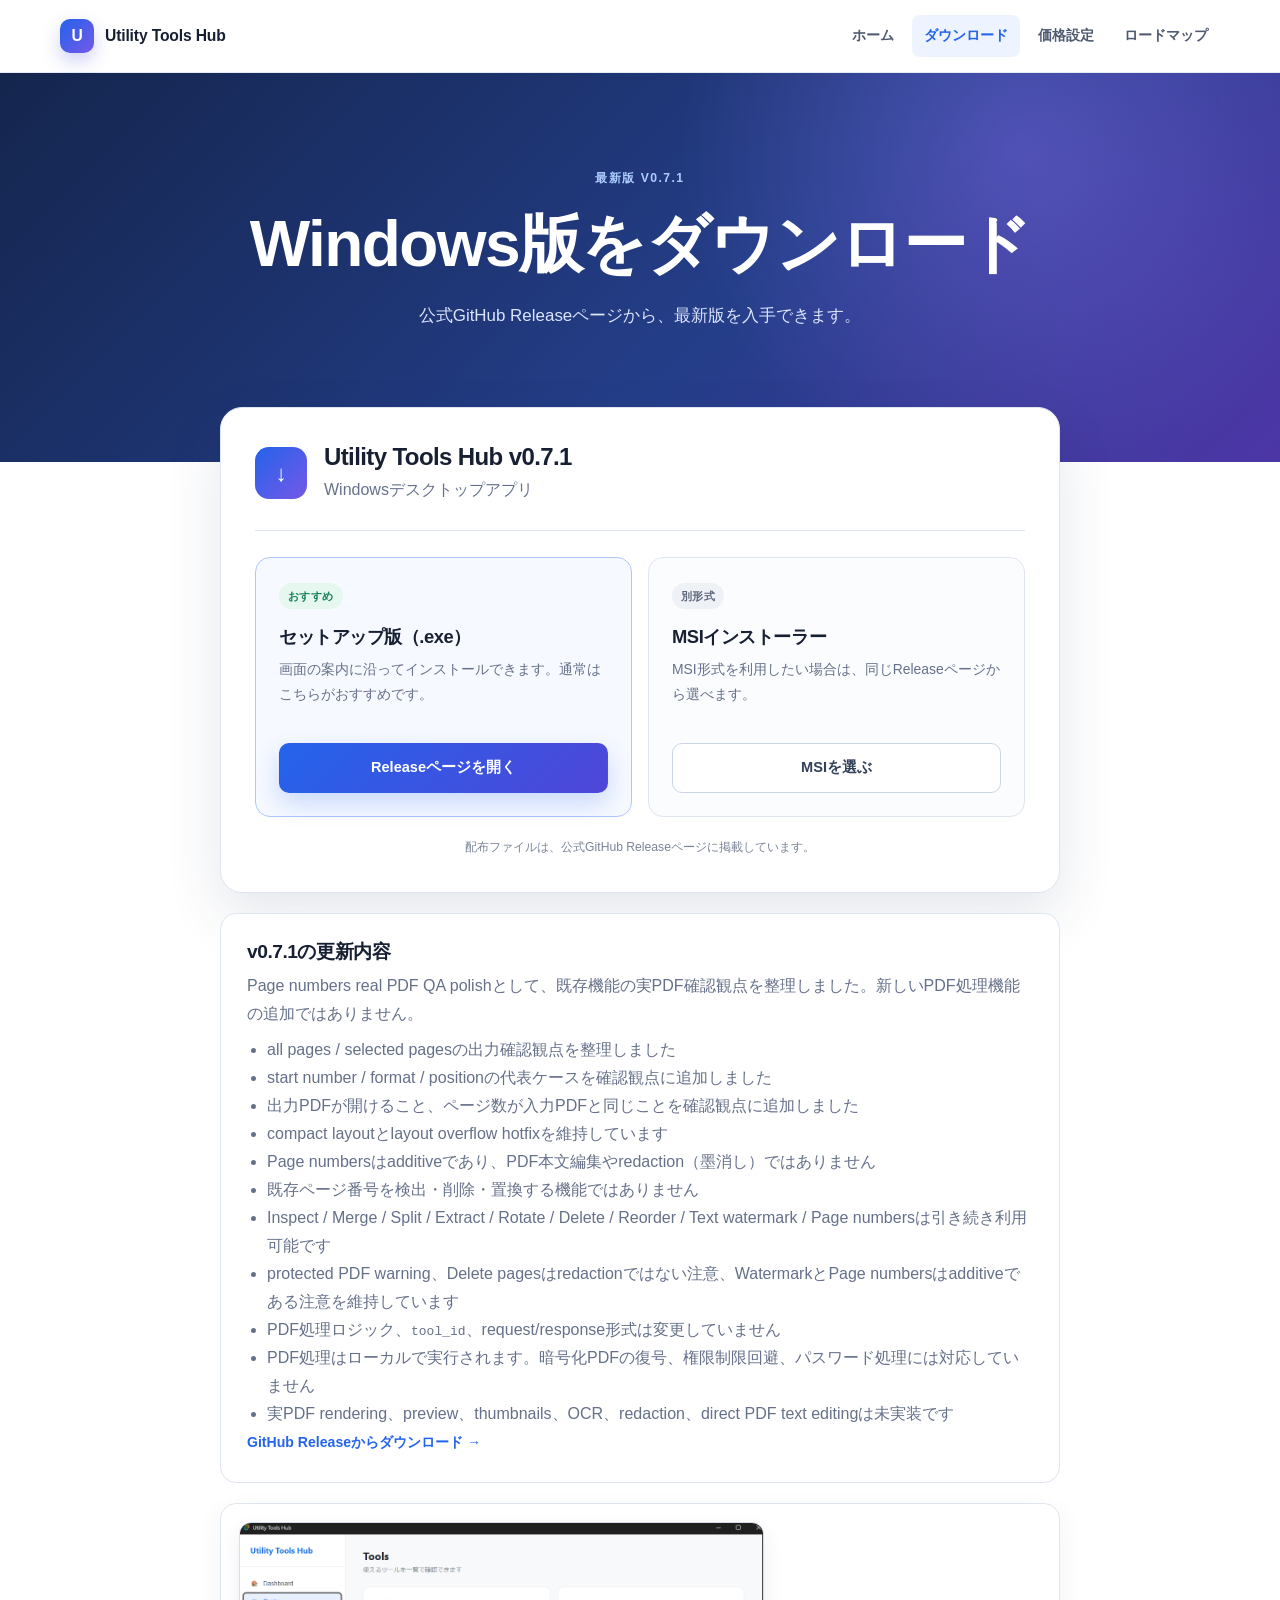
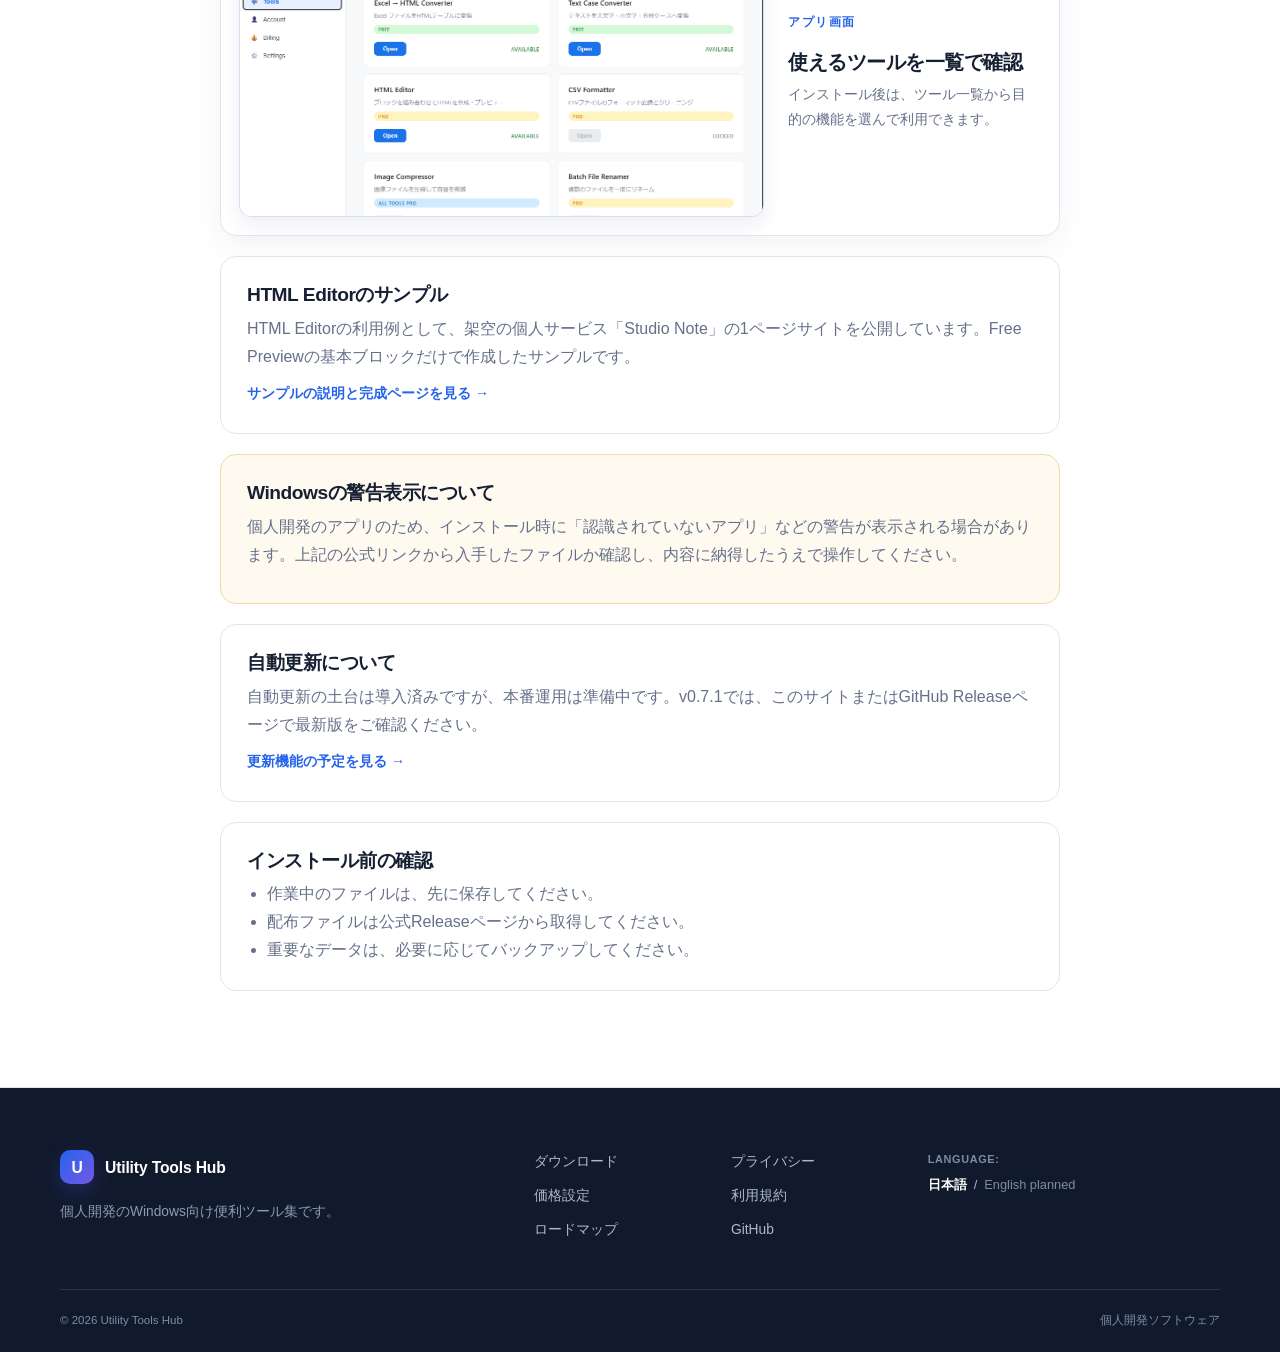
==== commit 91051ca2: "Update website for v0.7.1" ====
--- a/download.html
+++ b/download.html
@@ -3,7 +3,7 @@
 <head>
   <meta charset="utf-8">
   <meta name="viewport" content="width=device-width, initial-scale=1">
-  <meta name="description" content="Utility Tools Hub v0.7.0 Windows版のダウンロード案内です。">
+  <meta name="description" content="Utility Tools Hub v0.7.1 Windows版のダウンロード案内です。">
   <title>ダウンロード — Utility Tools Hub</title>
   <link rel="canonical" href="https://glaylukis-cpu.github.io/utility-tools-hub-site/download.html">
   <link rel="alternate" hreflang="ja" href="https://glaylukis-cpu.github.io/utility-tools-hub-site/download.html">
@@ -13,23 +13,23 @@
   <a class="skip-link" href="#main">本文へ移動</a>
   <header class="site-header"><div class="container nav-wrap"><a class="brand" href="index.html"><span class="brand-mark">U</span><span>Utility Tools Hub</span></a><nav class="site-nav" aria-label="メインナビゲーション"><a href="index.html">ホーム</a><a href="download.html" aria-current="page">ダウンロード</a><a href="pricing.html">価格設定</a><a href="roadmap.html">ロードマップ</a></nav></div></header>
   <main id="main">
-    <section class="page-hero"><div class="container narrow"><span class="eyebrow">最新版 v0.7.0</span><h1>Windows版をダウンロード</h1><p>公式GitHub Releaseページから、最新版を入手できます。</p></div></section>
+    <section class="page-hero"><div class="container narrow"><span class="eyebrow">最新版 v0.7.1</span><h1>Windows版をダウンロード</h1><p>公式GitHub Releaseページから、最新版を入手できます。</p></div></section>
     <section class="section section-pull-up"><div class="container narrow">
       <div class="download-panel">
-        <div class="download-heading"><span class="download-icon">↓</span><div><h2>Utility Tools Hub v0.7.0</h2><p>Windowsデスクトップアプリ</p></div></div>
+        <div class="download-heading"><span class="download-icon">↓</span><div><h2>Utility Tools Hub v0.7.1</h2><p>Windowsデスクトップアプリ</p></div></div>
         <div class="download-options">
-          <article class="download-option recommended"><span class="status status-free">おすすめ</span><h3>セットアップ版（.exe）</h3><p>画面の案内に沿ってインストールできます。通常はこちらがおすすめです。</p><a class="button button-primary button-full" href="https://github.com/glaylukis-cpu/utility-tools-hub/releases/tag/v0.7.0">Releaseページを開く</a></article>
-          <article class="download-option"><span class="status status-neutral">別形式</span><h3>MSIインストーラー</h3><p>MSI形式を利用したい場合は、同じReleaseページから選べます。</p><a class="button button-secondary button-full" href="https://github.com/glaylukis-cpu/utility-tools-hub/releases/tag/v0.7.0">MSIを選ぶ</a></article>
+          <article class="download-option recommended"><span class="status status-free">おすすめ</span><h3>セットアップ版（.exe）</h3><p>画面の案内に沿ってインストールできます。通常はこちらがおすすめです。</p><a class="button button-primary button-full" href="https://github.com/glaylukis-cpu/utility-tools-hub/releases/tag/v0.7.1">Releaseページを開く</a></article>
+          <article class="download-option"><span class="status status-neutral">別形式</span><h3>MSIインストーラー</h3><p>MSI形式を利用したい場合は、同じReleaseページから選べます。</p><a class="button button-secondary button-full" href="https://github.com/glaylukis-cpu/utility-tools-hub/releases/tag/v0.7.1">MSIを選ぶ</a></article>
         </div>
         <p class="download-source">配布ファイルは、公式GitHub Releaseページに掲載しています。</p>
       </div>
 
-      <div class="info-card"><h2>v0.7.0の更新内容</h2><p>PDF Workbenchに、ページ番号を追加して新しいPDFへ保存するPage numbers foundationを追加しました。</p><ul class="plain-list"><li>全ページ、または<code>1,3,5-7</code>のように指定したページを対象にできます</li><li>開始番号、形式、上下左右6か所の位置、X/Y余白、文字サイズを指定できます</li><li>形式は<code>1</code>、<code>Page 1</code>、<code>Page 1 of 10</code>、<code>1 / 10</code>、<code>- 1 -</code>に対応します</li><li>位置はBottom center / right / left、Top center / right / leftに対応します</li><li>入力PDF summary、operation plan、ページ指定・開始番号・余白・文字サイズのwarningを表示します</li><li>Page numbersはadditiveであり、PDF本文編集やredaction（墨消し）ではありません</li><li>既存ページ番号を検出・削除・置換する機能ではありません</li><li>Inspect / Merge / Split / Extract / Rotate / Delete / Reorder / Text watermarkは引き続き利用可能です</li><li>protected PDF warning、Delete pagesはredactionではない注意、Watermarkはadditiveである注意を維持しています</li><li>PDF処理はローカルで実行されます。暗号化PDFの復号、権限制限回避、パスワード処理には対応していません</li><li>実PDF preview / rendering / thumbnails、OCR / redaction / direct PDF text editingは未実装です</li></ul><a class="text-link" href="https://github.com/glaylukis-cpu/utility-tools-hub/releases/tag/v0.7.0">GitHub Releaseからダウンロード →</a></div>
+      <div class="info-card"><h2>v0.7.1の更新内容</h2><p>Page numbers real PDF QA polishとして、既存機能の実PDF確認観点を整理しました。新しいPDF処理機能の追加ではありません。</p><ul class="plain-list"><li>all pages / selected pagesの出力確認観点を整理しました</li><li>start number / format / positionの代表ケースを確認観点に追加しました</li><li>出力PDFが開けること、ページ数が入力PDFと同じことを確認観点に追加しました</li><li>compact layoutとlayout overflow hotfixを維持しています</li><li>Page numbersはadditiveであり、PDF本文編集やredaction（墨消し）ではありません</li><li>既存ページ番号を検出・削除・置換する機能ではありません</li><li>Inspect / Merge / Split / Extract / Rotate / Delete / Reorder / Text watermark / Page numbersは引き続き利用可能です</li><li>protected PDF warning、Delete pagesはredactionではない注意、WatermarkとPage numbersはadditiveである注意を維持しています</li><li>PDF処理ロジック、<code>tool_id</code>、request/response形式は変更していません</li><li>PDF処理はローカルで実行されます。暗号化PDFの復号、権限制限回避、パスワード処理には対応していません</li><li>実PDF rendering、preview、thumbnails、OCR、redaction、direct PDF text editingは未実装です</li></ul><a class="text-link" href="https://github.com/glaylukis-cpu/utility-tools-hub/releases/tag/v0.7.1">GitHub Releaseからダウンロード →</a></div>
 
       <figure class="download-screenshot"><img src="assets/screenshots/tools-overview.png" alt="Utility Tools Hubのツール一覧画面" loading="lazy"><figcaption><span class="eyebrow">アプリ画面</span><h2>使えるツールを一覧で確認</h2><p>インストール後は、ツール一覧から目的の機能を選んで利用できます。</p></figcaption></figure>
       <div class="info-card"><h2>HTML Editorのサンプル</h2><p>HTML Editorの利用例として、架空の個人サービス「Studio Note」の1ページサイトを公開しています。Free Previewの基本ブロックだけで作成したサンプルです。</p><a class="text-link" href="examples/studio-note/guide.html">サンプルの説明と完成ページを見る →</a></div>
       <div class="info-card warning-soft"><h2>Windowsの警告表示について</h2><p>個人開発のアプリのため、インストール時に「認識されていないアプリ」などの警告が表示される場合があります。上記の公式リンクから入手したファイルか確認し、内容に納得したうえで操作してください。</p></div>
-      <div class="info-card"><h2>自動更新について</h2><p>自動更新の土台は導入済みですが、本番運用は準備中です。v0.7.0では、このサイトまたはGitHub Releaseページで最新版をご確認ください。</p><a class="text-link" href="roadmap.html">更新機能の予定を見る →</a></div>
+      <div class="info-card"><h2>自動更新について</h2><p>自動更新の土台は導入済みですが、本番運用は準備中です。v0.7.1では、このサイトまたはGitHub Releaseページで最新版をご確認ください。</p><a class="text-link" href="roadmap.html">更新機能の予定を見る →</a></div>
       <div class="info-card"><h2>インストール前の確認</h2><ul class="plain-list"><li>作業中のファイルは、先に保存してください。</li><li>配布ファイルは公式Releaseページから取得してください。</li><li>重要なデータは、必要に応じてバックアップしてください。</li></ul></div>
     </div></section>
   </main>
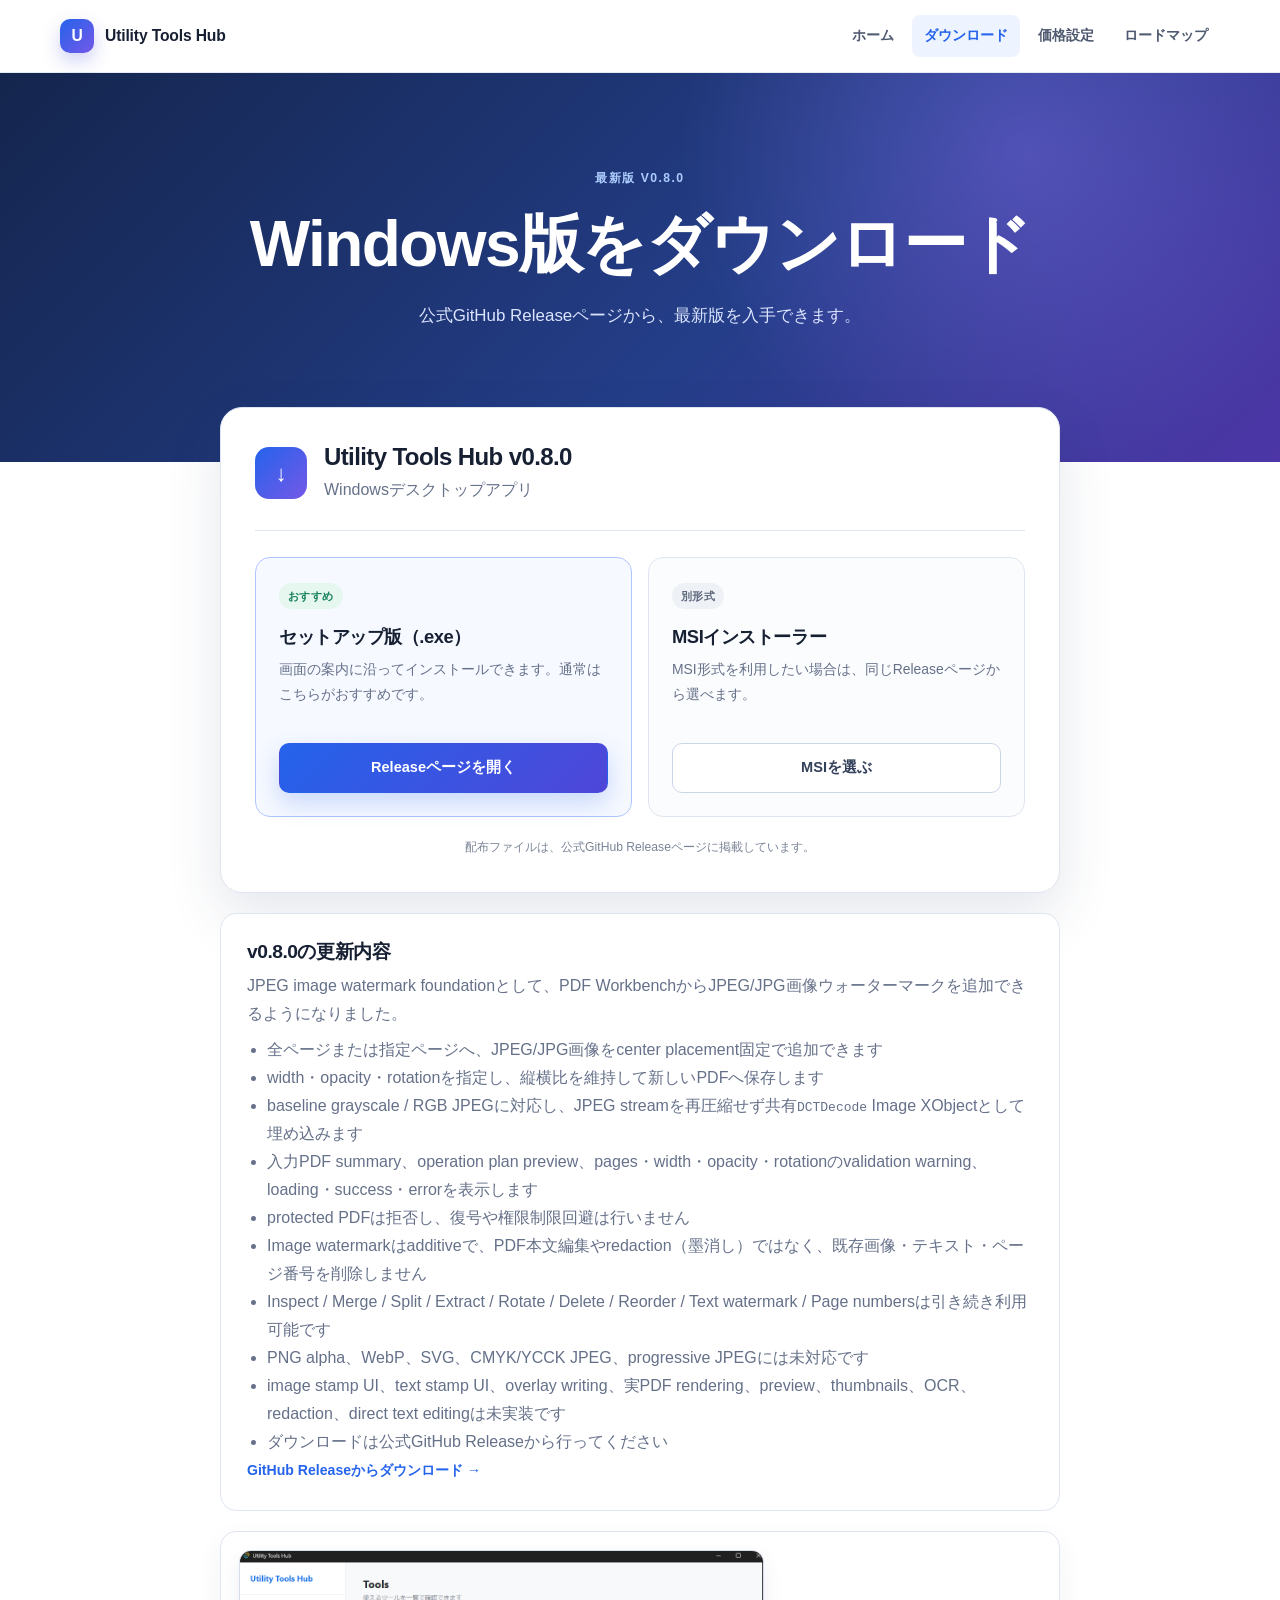
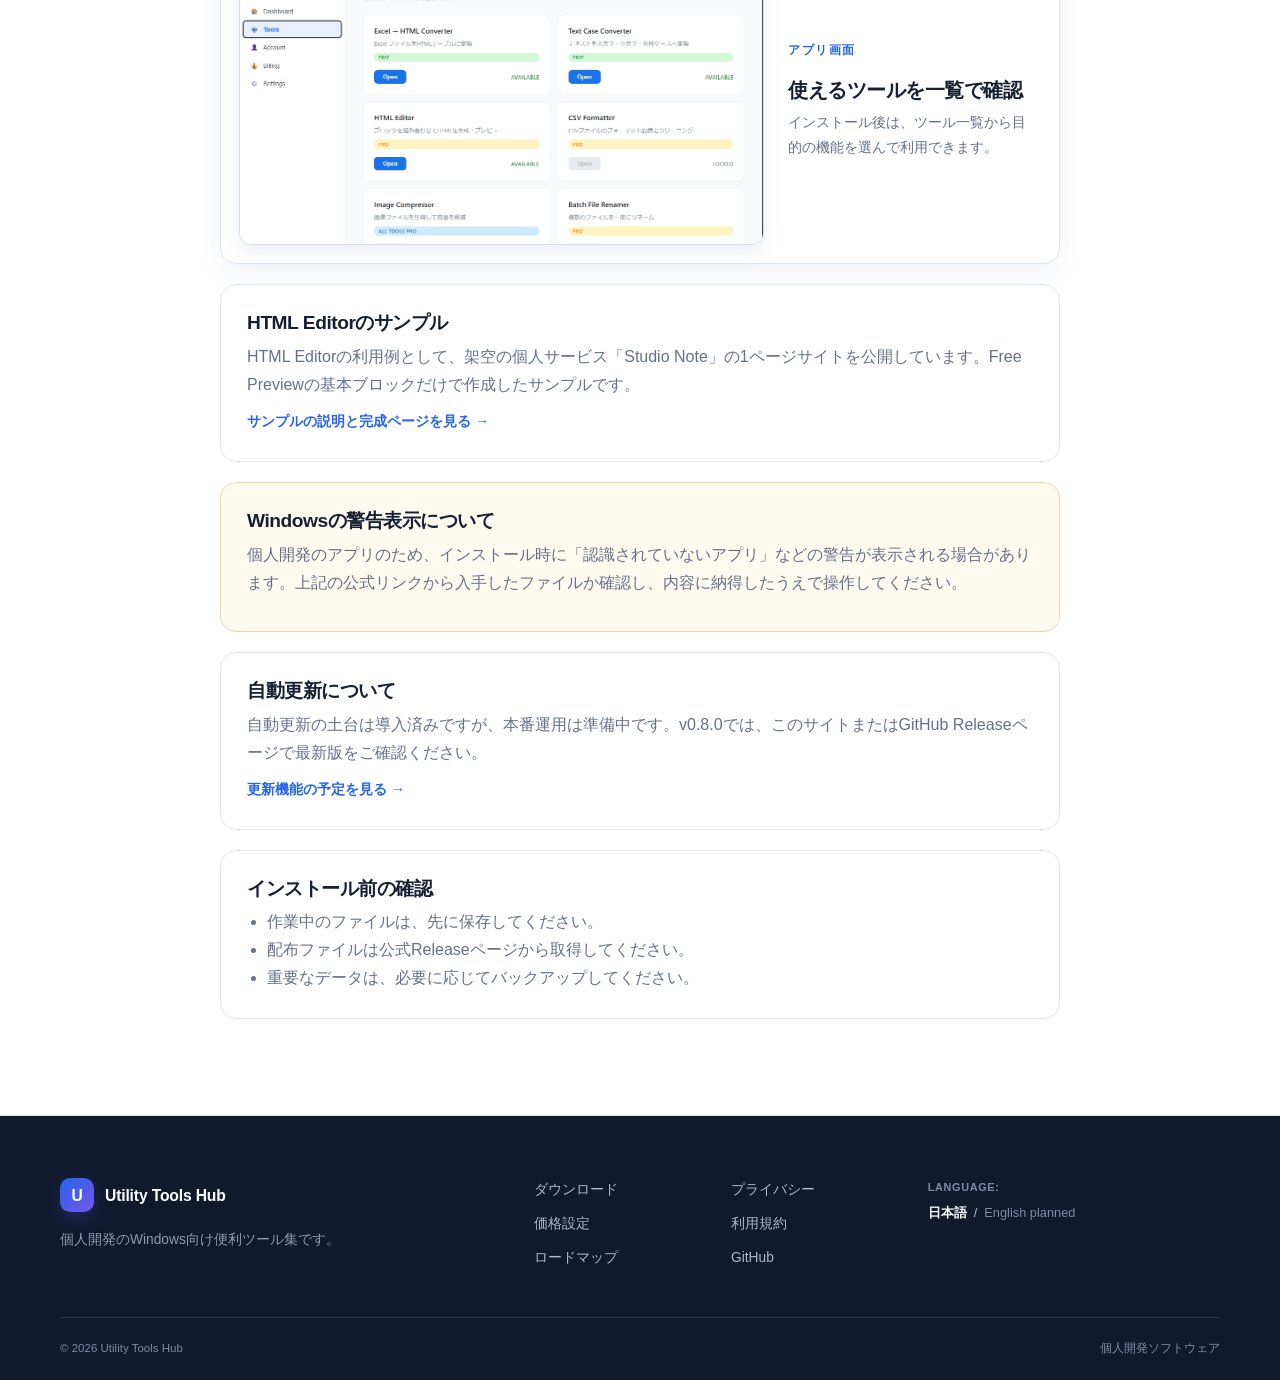
==== commit 854e2f25: "Update website for v0.8.0" ====
--- a/download.html
+++ b/download.html
@@ -3,7 +3,7 @@
 <head>
   <meta charset="utf-8">
   <meta name="viewport" content="width=device-width, initial-scale=1">
-  <meta name="description" content="Utility Tools Hub v0.7.1 Windows版のダウンロード案内です。">
+  <meta name="description" content="Utility Tools Hub v0.8.0 Windows版のダウンロード案内です。">
   <title>ダウンロード — Utility Tools Hub</title>
   <link rel="canonical" href="https://glaylukis-cpu.github.io/utility-tools-hub-site/download.html">
   <link rel="alternate" hreflang="ja" href="https://glaylukis-cpu.github.io/utility-tools-hub-site/download.html">
@@ -13,23 +13,23 @@
   <a class="skip-link" href="#main">本文へ移動</a>
   <header class="site-header"><div class="container nav-wrap"><a class="brand" href="index.html"><span class="brand-mark">U</span><span>Utility Tools Hub</span></a><nav class="site-nav" aria-label="メインナビゲーション"><a href="index.html">ホーム</a><a href="download.html" aria-current="page">ダウンロード</a><a href="pricing.html">価格設定</a><a href="roadmap.html">ロードマップ</a></nav></div></header>
   <main id="main">
-    <section class="page-hero"><div class="container narrow"><span class="eyebrow">最新版 v0.7.1</span><h1>Windows版をダウンロード</h1><p>公式GitHub Releaseページから、最新版を入手できます。</p></div></section>
+    <section class="page-hero"><div class="container narrow"><span class="eyebrow">最新版 v0.8.0</span><h1>Windows版をダウンロード</h1><p>公式GitHub Releaseページから、最新版を入手できます。</p></div></section>
     <section class="section section-pull-up"><div class="container narrow">
       <div class="download-panel">
-        <div class="download-heading"><span class="download-icon">↓</span><div><h2>Utility Tools Hub v0.7.1</h2><p>Windowsデスクトップアプリ</p></div></div>
+        <div class="download-heading"><span class="download-icon">↓</span><div><h2>Utility Tools Hub v0.8.0</h2><p>Windowsデスクトップアプリ</p></div></div>
         <div class="download-options">
-          <article class="download-option recommended"><span class="status status-free">おすすめ</span><h3>セットアップ版（.exe）</h3><p>画面の案内に沿ってインストールできます。通常はこちらがおすすめです。</p><a class="button button-primary button-full" href="https://github.com/glaylukis-cpu/utility-tools-hub/releases/tag/v0.7.1">Releaseページを開く</a></article>
-          <article class="download-option"><span class="status status-neutral">別形式</span><h3>MSIインストーラー</h3><p>MSI形式を利用したい場合は、同じReleaseページから選べます。</p><a class="button button-secondary button-full" href="https://github.com/glaylukis-cpu/utility-tools-hub/releases/tag/v0.7.1">MSIを選ぶ</a></article>
+          <article class="download-option recommended"><span class="status status-free">おすすめ</span><h3>セットアップ版（.exe）</h3><p>画面の案内に沿ってインストールできます。通常はこちらがおすすめです。</p><a class="button button-primary button-full" href="https://github.com/glaylukis-cpu/utility-tools-hub/releases/tag/v0.8.0">Releaseページを開く</a></article>
+          <article class="download-option"><span class="status status-neutral">別形式</span><h3>MSIインストーラー</h3><p>MSI形式を利用したい場合は、同じReleaseページから選べます。</p><a class="button button-secondary button-full" href="https://github.com/glaylukis-cpu/utility-tools-hub/releases/tag/v0.8.0">MSIを選ぶ</a></article>
         </div>
         <p class="download-source">配布ファイルは、公式GitHub Releaseページに掲載しています。</p>
       </div>
 
-      <div class="info-card"><h2>v0.7.1の更新内容</h2><p>Page numbers real PDF QA polishとして、既存機能の実PDF確認観点を整理しました。新しいPDF処理機能の追加ではありません。</p><ul class="plain-list"><li>all pages / selected pagesの出力確認観点を整理しました</li><li>start number / format / positionの代表ケースを確認観点に追加しました</li><li>出力PDFが開けること、ページ数が入力PDFと同じことを確認観点に追加しました</li><li>compact layoutとlayout overflow hotfixを維持しています</li><li>Page numbersはadditiveであり、PDF本文編集やredaction（墨消し）ではありません</li><li>既存ページ番号を検出・削除・置換する機能ではありません</li><li>Inspect / Merge / Split / Extract / Rotate / Delete / Reorder / Text watermark / Page numbersは引き続き利用可能です</li><li>protected PDF warning、Delete pagesはredactionではない注意、WatermarkとPage numbersはadditiveである注意を維持しています</li><li>PDF処理ロジック、<code>tool_id</code>、request/response形式は変更していません</li><li>PDF処理はローカルで実行されます。暗号化PDFの復号、権限制限回避、パスワード処理には対応していません</li><li>実PDF rendering、preview、thumbnails、OCR、redaction、direct PDF text editingは未実装です</li></ul><a class="text-link" href="https://github.com/glaylukis-cpu/utility-tools-hub/releases/tag/v0.7.1">GitHub Releaseからダウンロード →</a></div>
+      <div class="info-card"><h2>v0.8.0の更新内容</h2><p>JPEG image watermark foundationとして、PDF WorkbenchからJPEG/JPG画像ウォーターマークを追加できるようになりました。</p><ul class="plain-list"><li>全ページまたは指定ページへ、JPEG/JPG画像をcenter placement固定で追加できます</li><li>width・opacity・rotationを指定し、縦横比を維持して新しいPDFへ保存します</li><li>baseline grayscale / RGB JPEGに対応し、JPEG streamを再圧縮せず共有<code>DCTDecode</code> Image XObjectとして埋め込みます</li><li>入力PDF summary、operation plan preview、pages・width・opacity・rotationのvalidation warning、loading・success・errorを表示します</li><li>protected PDFは拒否し、復号や権限制限回避は行いません</li><li>Image watermarkはadditiveで、PDF本文編集やredaction（墨消し）ではなく、既存画像・テキスト・ページ番号を削除しません</li><li>Inspect / Merge / Split / Extract / Rotate / Delete / Reorder / Text watermark / Page numbersは引き続き利用可能です</li><li>PNG alpha、WebP、SVG、CMYK/YCCK JPEG、progressive JPEGには未対応です</li><li>image stamp UI、text stamp UI、overlay writing、実PDF rendering、preview、thumbnails、OCR、redaction、direct text editingは未実装です</li><li>ダウンロードは公式GitHub Releaseから行ってください</li></ul><a class="text-link" href="https://github.com/glaylukis-cpu/utility-tools-hub/releases/tag/v0.8.0">GitHub Releaseからダウンロード →</a></div>
 
       <figure class="download-screenshot"><img src="assets/screenshots/tools-overview.png" alt="Utility Tools Hubのツール一覧画面" loading="lazy"><figcaption><span class="eyebrow">アプリ画面</span><h2>使えるツールを一覧で確認</h2><p>インストール後は、ツール一覧から目的の機能を選んで利用できます。</p></figcaption></figure>
       <div class="info-card"><h2>HTML Editorのサンプル</h2><p>HTML Editorの利用例として、架空の個人サービス「Studio Note」の1ページサイトを公開しています。Free Previewの基本ブロックだけで作成したサンプルです。</p><a class="text-link" href="examples/studio-note/guide.html">サンプルの説明と完成ページを見る →</a></div>
       <div class="info-card warning-soft"><h2>Windowsの警告表示について</h2><p>個人開発のアプリのため、インストール時に「認識されていないアプリ」などの警告が表示される場合があります。上記の公式リンクから入手したファイルか確認し、内容に納得したうえで操作してください。</p></div>
-      <div class="info-card"><h2>自動更新について</h2><p>自動更新の土台は導入済みですが、本番運用は準備中です。v0.7.1では、このサイトまたはGitHub Releaseページで最新版をご確認ください。</p><a class="text-link" href="roadmap.html">更新機能の予定を見る →</a></div>
+      <div class="info-card"><h2>自動更新について</h2><p>自動更新の土台は導入済みですが、本番運用は準備中です。v0.8.0では、このサイトまたはGitHub Releaseページで最新版をご確認ください。</p><a class="text-link" href="roadmap.html">更新機能の予定を見る →</a></div>
       <div class="info-card"><h2>インストール前の確認</h2><ul class="plain-list"><li>作業中のファイルは、先に保存してください。</li><li>配布ファイルは公式Releaseページから取得してください。</li><li>重要なデータは、必要に応じてバックアップしてください。</li></ul></div>
     </div></section>
   </main>
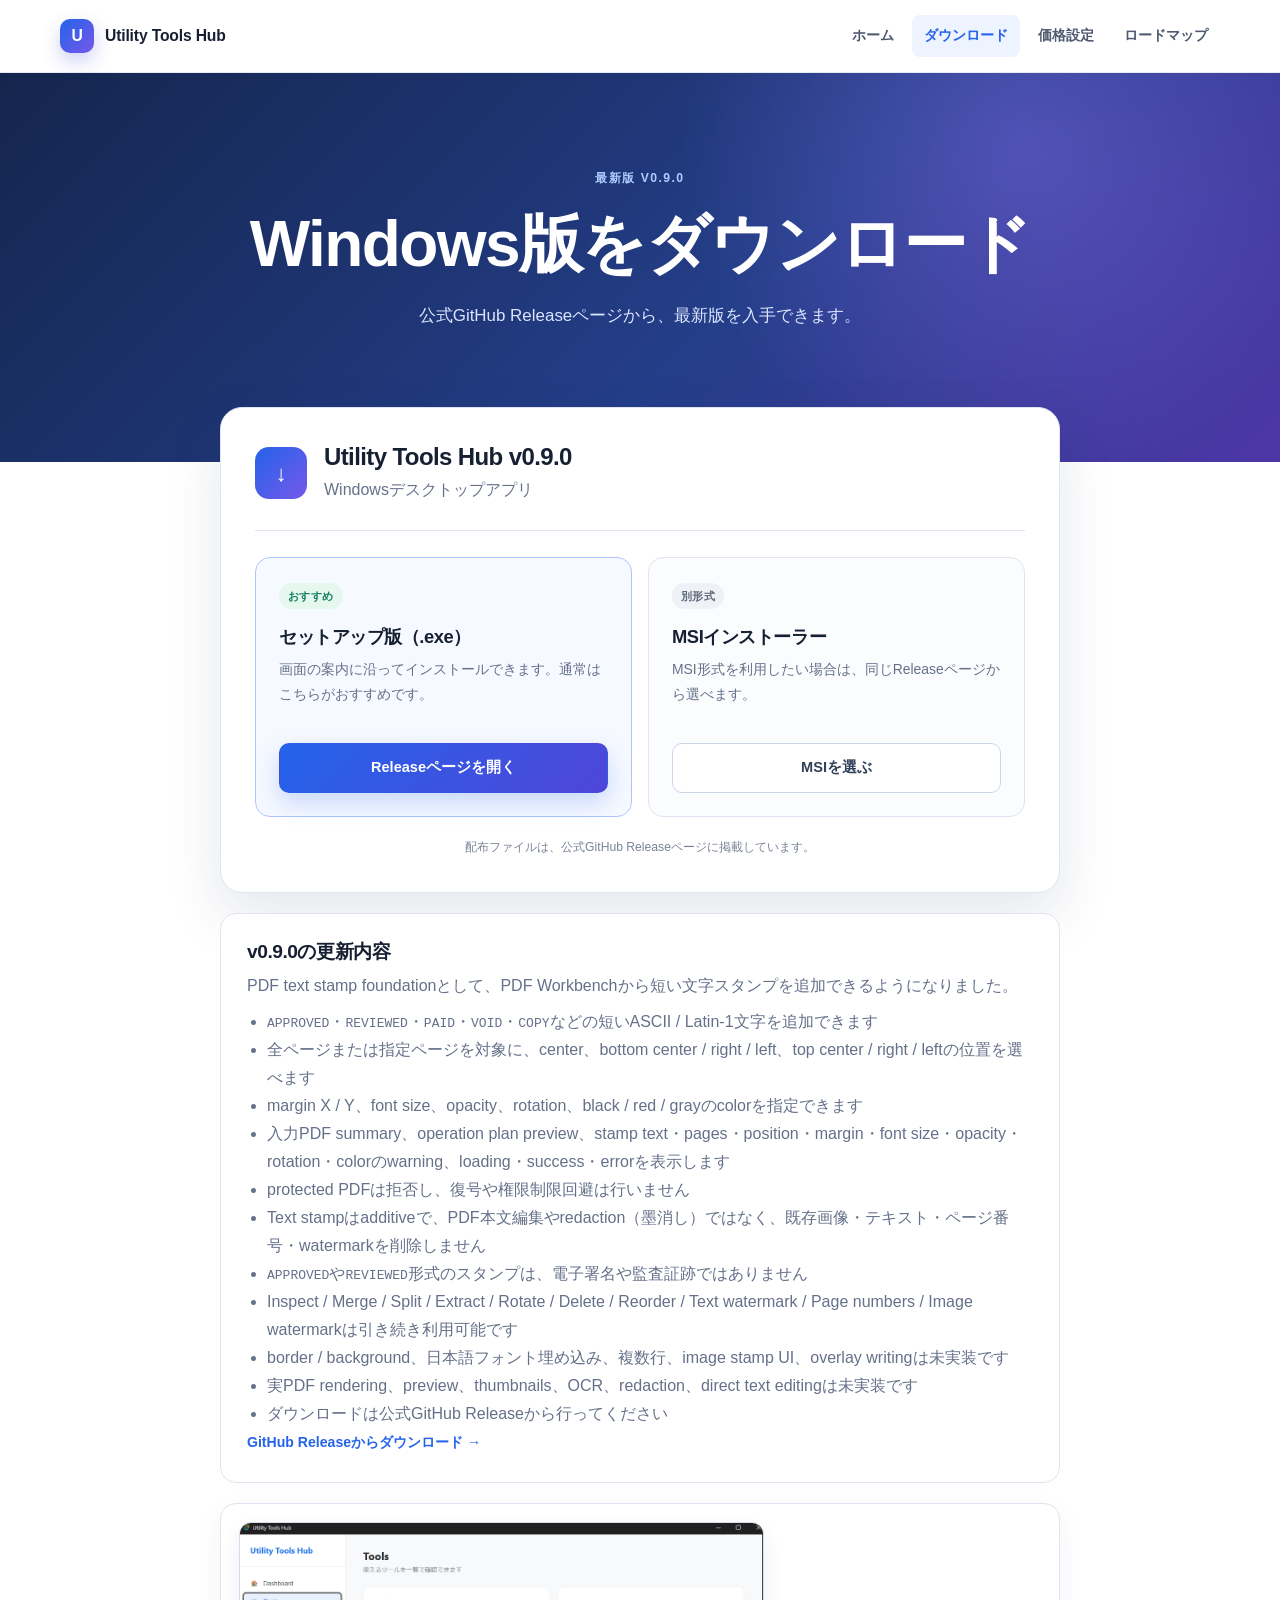
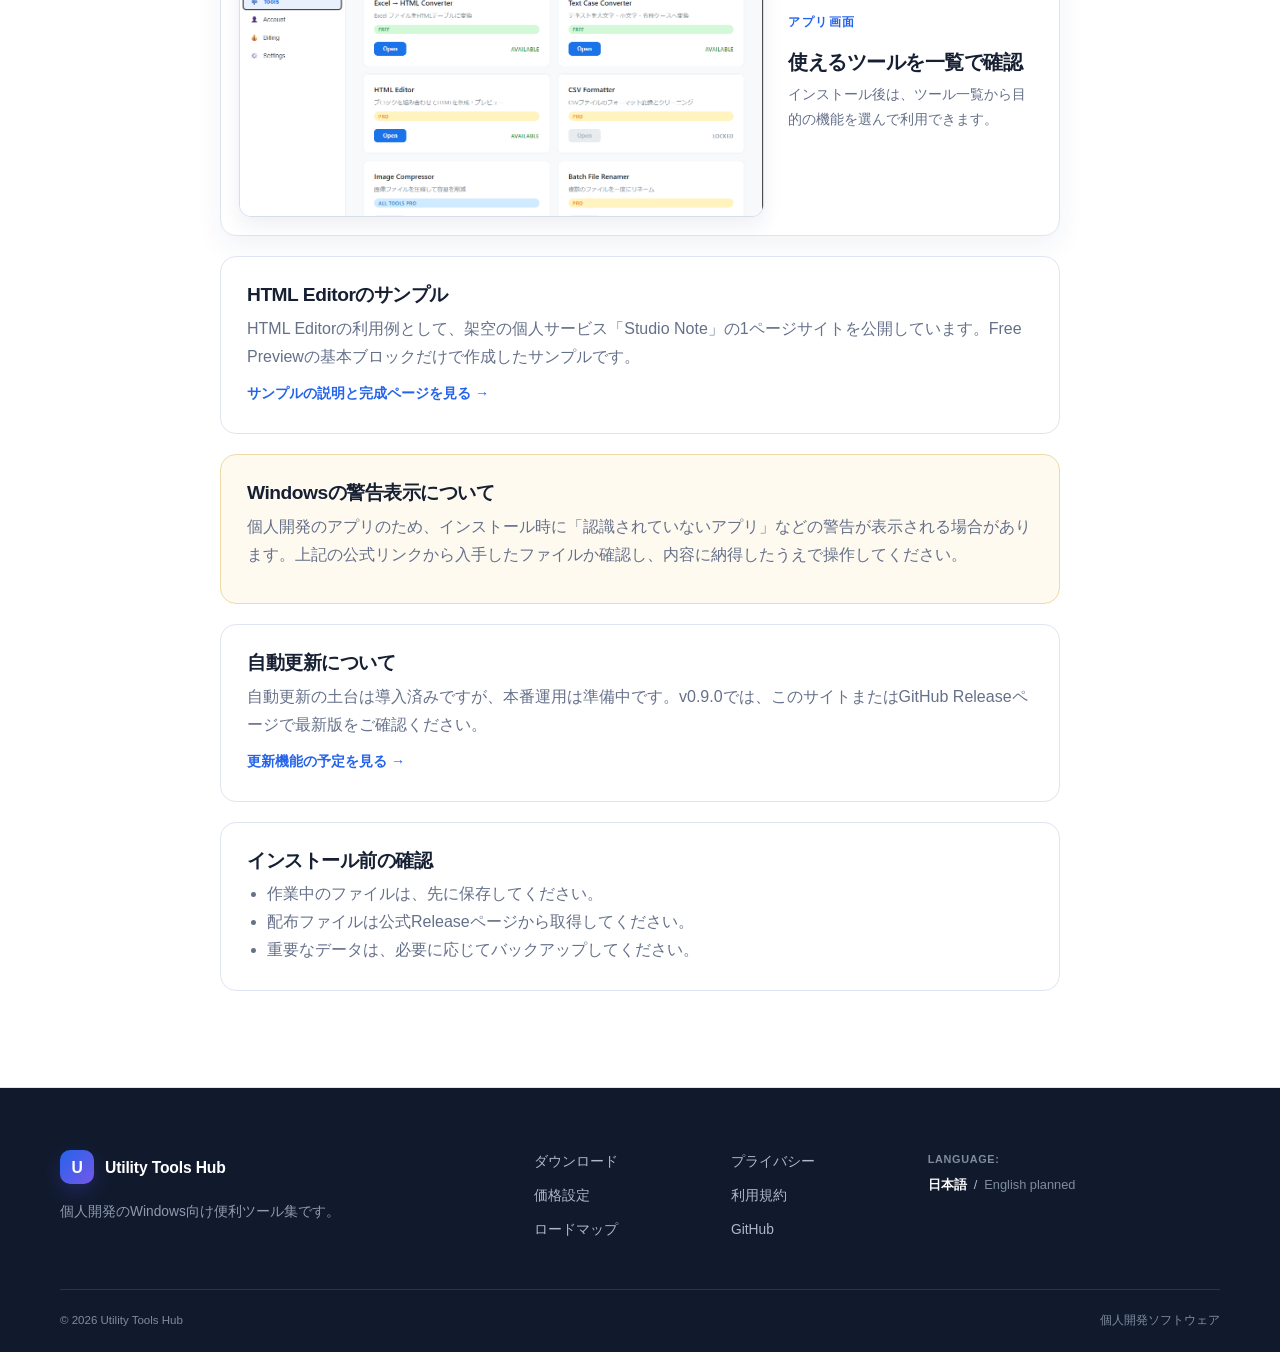
==== commit aa5aa2d0: "Update website for v0.9.0" ====
--- a/download.html
+++ b/download.html
@@ -3,7 +3,7 @@
 <head>
   <meta charset="utf-8">
   <meta name="viewport" content="width=device-width, initial-scale=1">
-  <meta name="description" content="Utility Tools Hub v0.8.0 Windows版のダウンロード案内です。">
+  <meta name="description" content="Utility Tools Hub v0.9.0 Windows版のダウンロード案内です。">
   <title>ダウンロード — Utility Tools Hub</title>
   <link rel="canonical" href="https://glaylukis-cpu.github.io/utility-tools-hub-site/download.html">
   <link rel="alternate" hreflang="ja" href="https://glaylukis-cpu.github.io/utility-tools-hub-site/download.html">
@@ -13,23 +13,23 @@
   <a class="skip-link" href="#main">本文へ移動</a>
   <header class="site-header"><div class="container nav-wrap"><a class="brand" href="index.html"><span class="brand-mark">U</span><span>Utility Tools Hub</span></a><nav class="site-nav" aria-label="メインナビゲーション"><a href="index.html">ホーム</a><a href="download.html" aria-current="page">ダウンロード</a><a href="pricing.html">価格設定</a><a href="roadmap.html">ロードマップ</a></nav></div></header>
   <main id="main">
-    <section class="page-hero"><div class="container narrow"><span class="eyebrow">最新版 v0.8.0</span><h1>Windows版をダウンロード</h1><p>公式GitHub Releaseページから、最新版を入手できます。</p></div></section>
+    <section class="page-hero"><div class="container narrow"><span class="eyebrow">最新版 v0.9.0</span><h1>Windows版をダウンロード</h1><p>公式GitHub Releaseページから、最新版を入手できます。</p></div></section>
     <section class="section section-pull-up"><div class="container narrow">
       <div class="download-panel">
-        <div class="download-heading"><span class="download-icon">↓</span><div><h2>Utility Tools Hub v0.8.0</h2><p>Windowsデスクトップアプリ</p></div></div>
+        <div class="download-heading"><span class="download-icon">↓</span><div><h2>Utility Tools Hub v0.9.0</h2><p>Windowsデスクトップアプリ</p></div></div>
         <div class="download-options">
-          <article class="download-option recommended"><span class="status status-free">おすすめ</span><h3>セットアップ版（.exe）</h3><p>画面の案内に沿ってインストールできます。通常はこちらがおすすめです。</p><a class="button button-primary button-full" href="https://github.com/glaylukis-cpu/utility-tools-hub/releases/tag/v0.8.0">Releaseページを開く</a></article>
-          <article class="download-option"><span class="status status-neutral">別形式</span><h3>MSIインストーラー</h3><p>MSI形式を利用したい場合は、同じReleaseページから選べます。</p><a class="button button-secondary button-full" href="https://github.com/glaylukis-cpu/utility-tools-hub/releases/tag/v0.8.0">MSIを選ぶ</a></article>
+          <article class="download-option recommended"><span class="status status-free">おすすめ</span><h3>セットアップ版（.exe）</h3><p>画面の案内に沿ってインストールできます。通常はこちらがおすすめです。</p><a class="button button-primary button-full" href="https://github.com/glaylukis-cpu/utility-tools-hub/releases/tag/v0.9.0">Releaseページを開く</a></article>
+          <article class="download-option"><span class="status status-neutral">別形式</span><h3>MSIインストーラー</h3><p>MSI形式を利用したい場合は、同じReleaseページから選べます。</p><a class="button button-secondary button-full" href="https://github.com/glaylukis-cpu/utility-tools-hub/releases/tag/v0.9.0">MSIを選ぶ</a></article>
         </div>
         <p class="download-source">配布ファイルは、公式GitHub Releaseページに掲載しています。</p>
       </div>
 
-      <div class="info-card"><h2>v0.8.0の更新内容</h2><p>JPEG image watermark foundationとして、PDF WorkbenchからJPEG/JPG画像ウォーターマークを追加できるようになりました。</p><ul class="plain-list"><li>全ページまたは指定ページへ、JPEG/JPG画像をcenter placement固定で追加できます</li><li>width・opacity・rotationを指定し、縦横比を維持して新しいPDFへ保存します</li><li>baseline grayscale / RGB JPEGに対応し、JPEG streamを再圧縮せず共有<code>DCTDecode</code> Image XObjectとして埋め込みます</li><li>入力PDF summary、operation plan preview、pages・width・opacity・rotationのvalidation warning、loading・success・errorを表示します</li><li>protected PDFは拒否し、復号や権限制限回避は行いません</li><li>Image watermarkはadditiveで、PDF本文編集やredaction（墨消し）ではなく、既存画像・テキスト・ページ番号を削除しません</li><li>Inspect / Merge / Split / Extract / Rotate / Delete / Reorder / Text watermark / Page numbersは引き続き利用可能です</li><li>PNG alpha、WebP、SVG、CMYK/YCCK JPEG、progressive JPEGには未対応です</li><li>image stamp UI、text stamp UI、overlay writing、実PDF rendering、preview、thumbnails、OCR、redaction、direct text editingは未実装です</li><li>ダウンロードは公式GitHub Releaseから行ってください</li></ul><a class="text-link" href="https://github.com/glaylukis-cpu/utility-tools-hub/releases/tag/v0.8.0">GitHub Releaseからダウンロード →</a></div>
+      <div class="info-card"><h2>v0.9.0の更新内容</h2><p>PDF text stamp foundationとして、PDF Workbenchから短い文字スタンプを追加できるようになりました。</p><ul class="plain-list"><li><code>APPROVED</code>・<code>REVIEWED</code>・<code>PAID</code>・<code>VOID</code>・<code>COPY</code>などの短いASCII / Latin-1文字を追加できます</li><li>全ページまたは指定ページを対象に、center、bottom center / right / left、top center / right / leftの位置を選べます</li><li>margin X / Y、font size、opacity、rotation、black / red / grayのcolorを指定できます</li><li>入力PDF summary、operation plan preview、stamp text・pages・position・margin・font size・opacity・rotation・colorのwarning、loading・success・errorを表示します</li><li>protected PDFは拒否し、復号や権限制限回避は行いません</li><li>Text stampはadditiveで、PDF本文編集やredaction（墨消し）ではなく、既存画像・テキスト・ページ番号・watermarkを削除しません</li><li><code>APPROVED</code>や<code>REVIEWED</code>形式のスタンプは、電子署名や監査証跡ではありません</li><li>Inspect / Merge / Split / Extract / Rotate / Delete / Reorder / Text watermark / Page numbers / Image watermarkは引き続き利用可能です</li><li>border / background、日本語フォント埋め込み、複数行、image stamp UI、overlay writingは未実装です</li><li>実PDF rendering、preview、thumbnails、OCR、redaction、direct text editingは未実装です</li><li>ダウンロードは公式GitHub Releaseから行ってください</li></ul><a class="text-link" href="https://github.com/glaylukis-cpu/utility-tools-hub/releases/tag/v0.9.0">GitHub Releaseからダウンロード →</a></div>
 
       <figure class="download-screenshot"><img src="assets/screenshots/tools-overview.png" alt="Utility Tools Hubのツール一覧画面" loading="lazy"><figcaption><span class="eyebrow">アプリ画面</span><h2>使えるツールを一覧で確認</h2><p>インストール後は、ツール一覧から目的の機能を選んで利用できます。</p></figcaption></figure>
       <div class="info-card"><h2>HTML Editorのサンプル</h2><p>HTML Editorの利用例として、架空の個人サービス「Studio Note」の1ページサイトを公開しています。Free Previewの基本ブロックだけで作成したサンプルです。</p><a class="text-link" href="examples/studio-note/guide.html">サンプルの説明と完成ページを見る →</a></div>
       <div class="info-card warning-soft"><h2>Windowsの警告表示について</h2><p>個人開発のアプリのため、インストール時に「認識されていないアプリ」などの警告が表示される場合があります。上記の公式リンクから入手したファイルか確認し、内容に納得したうえで操作してください。</p></div>
-      <div class="info-card"><h2>自動更新について</h2><p>自動更新の土台は導入済みですが、本番運用は準備中です。v0.8.0では、このサイトまたはGitHub Releaseページで最新版をご確認ください。</p><a class="text-link" href="roadmap.html">更新機能の予定を見る →</a></div>
+      <div class="info-card"><h2>自動更新について</h2><p>自動更新の土台は導入済みですが、本番運用は準備中です。v0.9.0では、このサイトまたはGitHub Releaseページで最新版をご確認ください。</p><a class="text-link" href="roadmap.html">更新機能の予定を見る →</a></div>
       <div class="info-card"><h2>インストール前の確認</h2><ul class="plain-list"><li>作業中のファイルは、先に保存してください。</li><li>配布ファイルは公式Releaseページから取得してください。</li><li>重要なデータは、必要に応じてバックアップしてください。</li></ul></div>
     </div></section>
   </main>
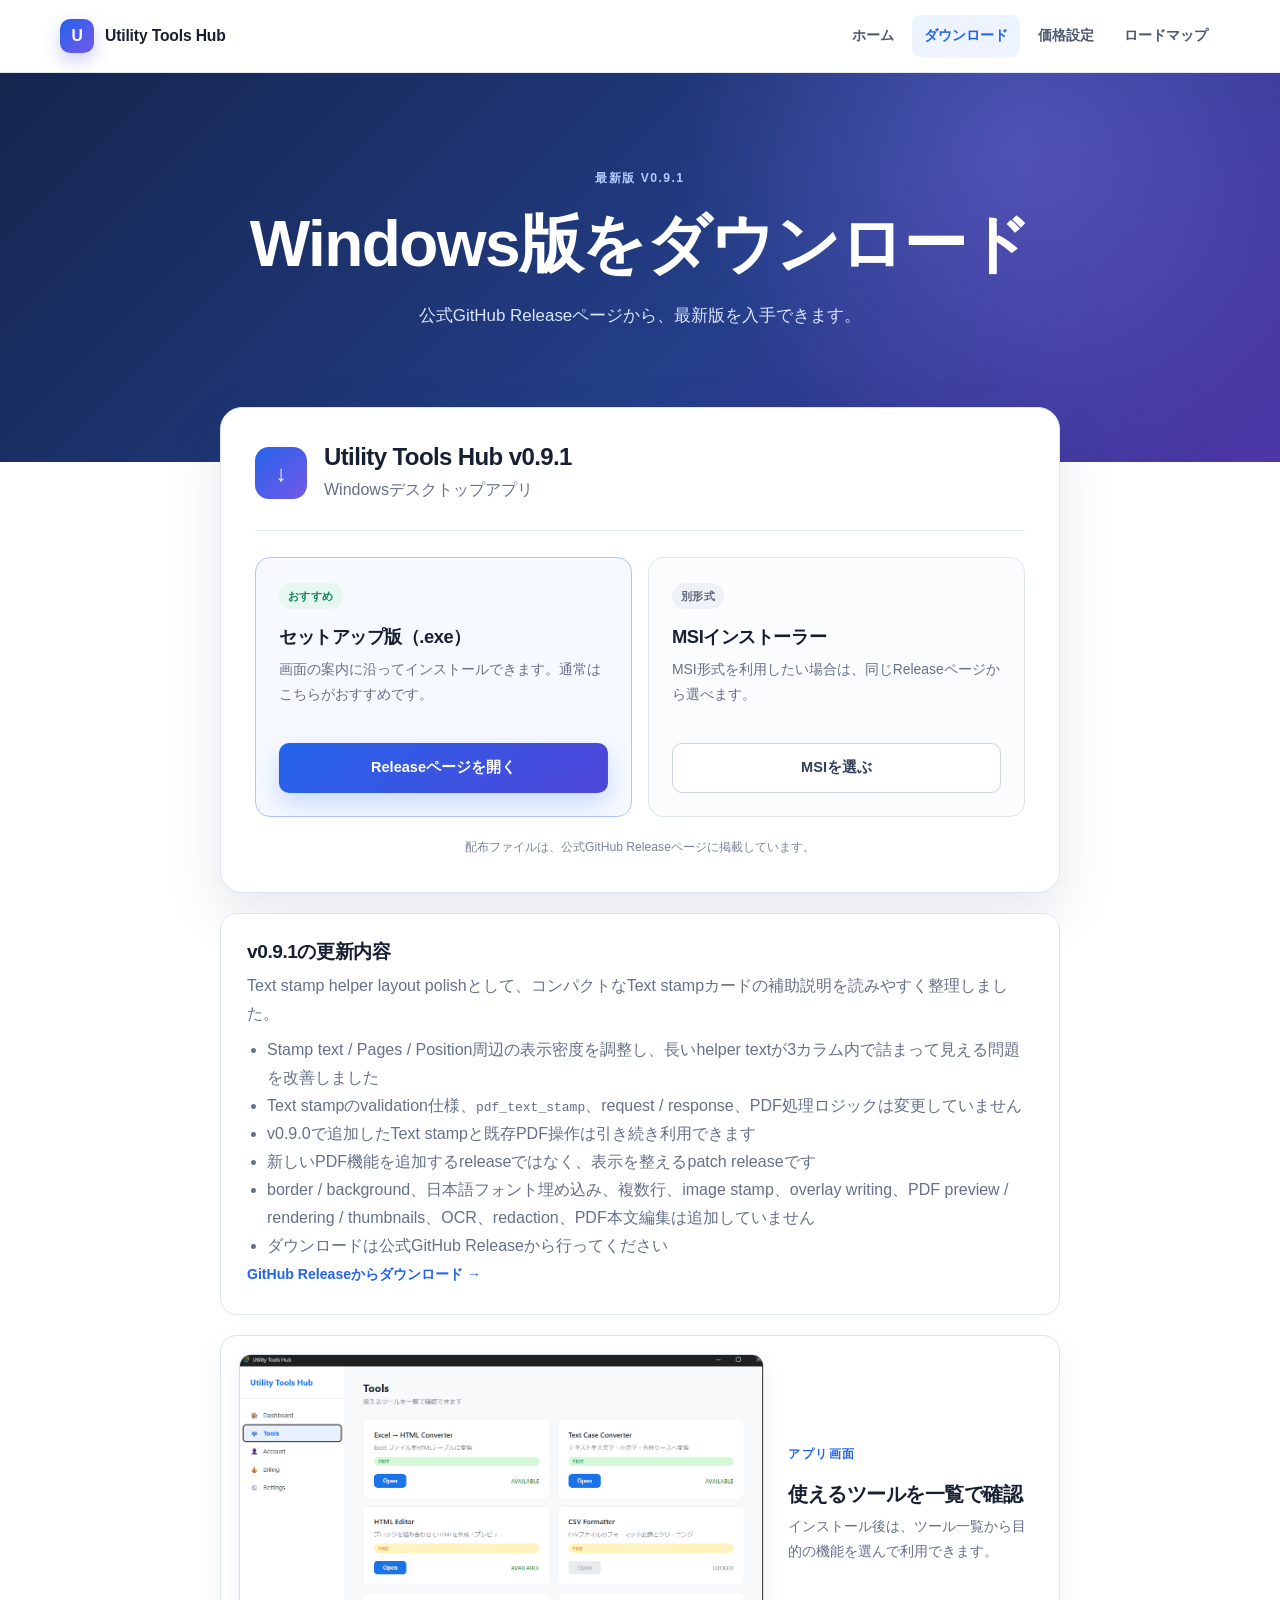
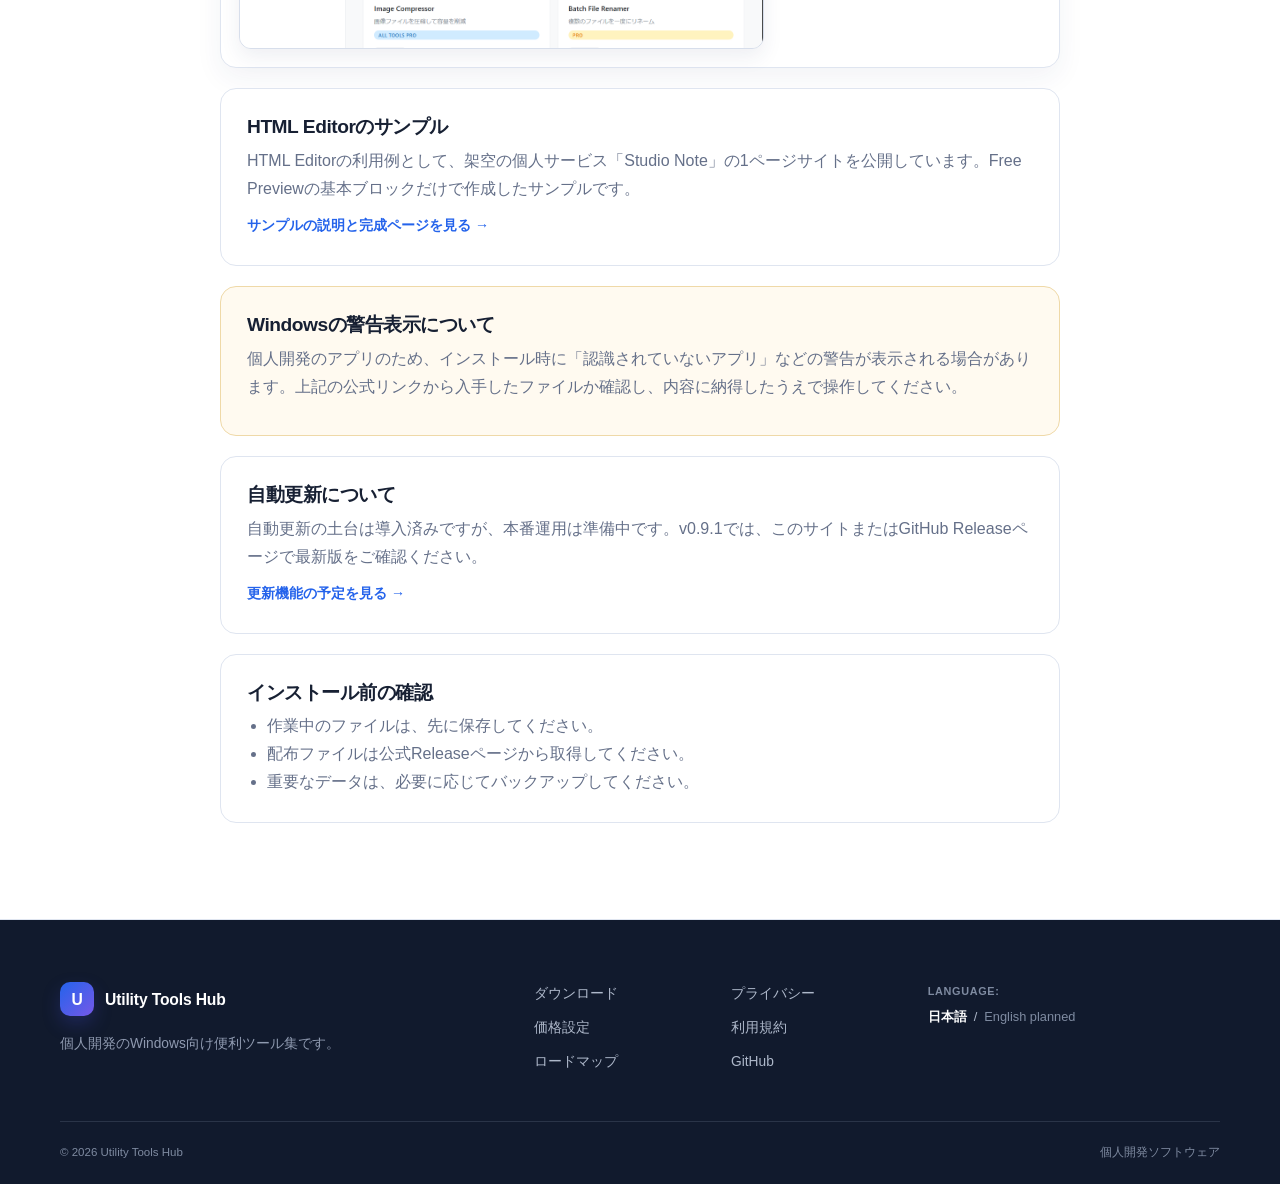
==== commit cf1f4e99: "Update website for v0.9.1" ====
--- a/download.html
+++ b/download.html
@@ -3,7 +3,7 @@
 <head>
   <meta charset="utf-8">
   <meta name="viewport" content="width=device-width, initial-scale=1">
-  <meta name="description" content="Utility Tools Hub v0.9.0 Windows版のダウンロード案内です。">
+  <meta name="description" content="Utility Tools Hub v0.9.1 Windows版のダウンロード案内です。">
   <title>ダウンロード — Utility Tools Hub</title>
   <link rel="canonical" href="https://glaylukis-cpu.github.io/utility-tools-hub-site/download.html">
   <link rel="alternate" hreflang="ja" href="https://glaylukis-cpu.github.io/utility-tools-hub-site/download.html">
@@ -13,23 +13,23 @@
   <a class="skip-link" href="#main">本文へ移動</a>
   <header class="site-header"><div class="container nav-wrap"><a class="brand" href="index.html"><span class="brand-mark">U</span><span>Utility Tools Hub</span></a><nav class="site-nav" aria-label="メインナビゲーション"><a href="index.html">ホーム</a><a href="download.html" aria-current="page">ダウンロード</a><a href="pricing.html">価格設定</a><a href="roadmap.html">ロードマップ</a></nav></div></header>
   <main id="main">
-    <section class="page-hero"><div class="container narrow"><span class="eyebrow">最新版 v0.9.0</span><h1>Windows版をダウンロード</h1><p>公式GitHub Releaseページから、最新版を入手できます。</p></div></section>
+    <section class="page-hero"><div class="container narrow"><span class="eyebrow">最新版 v0.9.1</span><h1>Windows版をダウンロード</h1><p>公式GitHub Releaseページから、最新版を入手できます。</p></div></section>
     <section class="section section-pull-up"><div class="container narrow">
       <div class="download-panel">
-        <div class="download-heading"><span class="download-icon">↓</span><div><h2>Utility Tools Hub v0.9.0</h2><p>Windowsデスクトップアプリ</p></div></div>
+        <div class="download-heading"><span class="download-icon">↓</span><div><h2>Utility Tools Hub v0.9.1</h2><p>Windowsデスクトップアプリ</p></div></div>
         <div class="download-options">
-          <article class="download-option recommended"><span class="status status-free">おすすめ</span><h3>セットアップ版（.exe）</h3><p>画面の案内に沿ってインストールできます。通常はこちらがおすすめです。</p><a class="button button-primary button-full" href="https://github.com/glaylukis-cpu/utility-tools-hub/releases/tag/v0.9.0">Releaseページを開く</a></article>
-          <article class="download-option"><span class="status status-neutral">別形式</span><h3>MSIインストーラー</h3><p>MSI形式を利用したい場合は、同じReleaseページから選べます。</p><a class="button button-secondary button-full" href="https://github.com/glaylukis-cpu/utility-tools-hub/releases/tag/v0.9.0">MSIを選ぶ</a></article>
+          <article class="download-option recommended"><span class="status status-free">おすすめ</span><h3>セットアップ版（.exe）</h3><p>画面の案内に沿ってインストールできます。通常はこちらがおすすめです。</p><a class="button button-primary button-full" href="https://github.com/glaylukis-cpu/utility-tools-hub/releases/tag/v0.9.1">Releaseページを開く</a></article>
+          <article class="download-option"><span class="status status-neutral">別形式</span><h3>MSIインストーラー</h3><p>MSI形式を利用したい場合は、同じReleaseページから選べます。</p><a class="button button-secondary button-full" href="https://github.com/glaylukis-cpu/utility-tools-hub/releases/tag/v0.9.1">MSIを選ぶ</a></article>
         </div>
         <p class="download-source">配布ファイルは、公式GitHub Releaseページに掲載しています。</p>
       </div>
 
-      <div class="info-card"><h2>v0.9.0の更新内容</h2><p>PDF text stamp foundationとして、PDF Workbenchから短い文字スタンプを追加できるようになりました。</p><ul class="plain-list"><li><code>APPROVED</code>・<code>REVIEWED</code>・<code>PAID</code>・<code>VOID</code>・<code>COPY</code>などの短いASCII / Latin-1文字を追加できます</li><li>全ページまたは指定ページを対象に、center、bottom center / right / left、top center / right / leftの位置を選べます</li><li>margin X / Y、font size、opacity、rotation、black / red / grayのcolorを指定できます</li><li>入力PDF summary、operation plan preview、stamp text・pages・position・margin・font size・opacity・rotation・colorのwarning、loading・success・errorを表示します</li><li>protected PDFは拒否し、復号や権限制限回避は行いません</li><li>Text stampはadditiveで、PDF本文編集やredaction（墨消し）ではなく、既存画像・テキスト・ページ番号・watermarkを削除しません</li><li><code>APPROVED</code>や<code>REVIEWED</code>形式のスタンプは、電子署名や監査証跡ではありません</li><li>Inspect / Merge / Split / Extract / Rotate / Delete / Reorder / Text watermark / Page numbers / Image watermarkは引き続き利用可能です</li><li>border / background、日本語フォント埋め込み、複数行、image stamp UI、overlay writingは未実装です</li><li>実PDF rendering、preview、thumbnails、OCR、redaction、direct text editingは未実装です</li><li>ダウンロードは公式GitHub Releaseから行ってください</li></ul><a class="text-link" href="https://github.com/glaylukis-cpu/utility-tools-hub/releases/tag/v0.9.0">GitHub Releaseからダウンロード →</a></div>
+      <div class="info-card"><h2>v0.9.1の更新内容</h2><p>Text stamp helper layout polishとして、コンパクトなText stampカードの補助説明を読みやすく整理しました。</p><ul class="plain-list"><li>Stamp text / Pages / Position周辺の表示密度を調整し、長いhelper textが3カラム内で詰まって見える問題を改善しました</li><li>Text stampのvalidation仕様、<code>pdf_text_stamp</code>、request / response、PDF処理ロジックは変更していません</li><li>v0.9.0で追加したText stampと既存PDF操作は引き続き利用できます</li><li>新しいPDF機能を追加するreleaseではなく、表示を整えるpatch releaseです</li><li>border / background、日本語フォント埋め込み、複数行、image stamp、overlay writing、PDF preview / rendering / thumbnails、OCR、redaction、PDF本文編集は追加していません</li><li>ダウンロードは公式GitHub Releaseから行ってください</li></ul><a class="text-link" href="https://github.com/glaylukis-cpu/utility-tools-hub/releases/tag/v0.9.1">GitHub Releaseからダウンロード →</a></div>
 
       <figure class="download-screenshot"><img src="assets/screenshots/tools-overview.png" alt="Utility Tools Hubのツール一覧画面" loading="lazy"><figcaption><span class="eyebrow">アプリ画面</span><h2>使えるツールを一覧で確認</h2><p>インストール後は、ツール一覧から目的の機能を選んで利用できます。</p></figcaption></figure>
       <div class="info-card"><h2>HTML Editorのサンプル</h2><p>HTML Editorの利用例として、架空の個人サービス「Studio Note」の1ページサイトを公開しています。Free Previewの基本ブロックだけで作成したサンプルです。</p><a class="text-link" href="examples/studio-note/guide.html">サンプルの説明と完成ページを見る →</a></div>
       <div class="info-card warning-soft"><h2>Windowsの警告表示について</h2><p>個人開発のアプリのため、インストール時に「認識されていないアプリ」などの警告が表示される場合があります。上記の公式リンクから入手したファイルか確認し、内容に納得したうえで操作してください。</p></div>
-      <div class="info-card"><h2>自動更新について</h2><p>自動更新の土台は導入済みですが、本番運用は準備中です。v0.9.0では、このサイトまたはGitHub Releaseページで最新版をご確認ください。</p><a class="text-link" href="roadmap.html">更新機能の予定を見る →</a></div>
+      <div class="info-card"><h2>自動更新について</h2><p>自動更新の土台は導入済みですが、本番運用は準備中です。v0.9.1では、このサイトまたはGitHub Releaseページで最新版をご確認ください。</p><a class="text-link" href="roadmap.html">更新機能の予定を見る →</a></div>
       <div class="info-card"><h2>インストール前の確認</h2><ul class="plain-list"><li>作業中のファイルは、先に保存してください。</li><li>配布ファイルは公式Releaseページから取得してください。</li><li>重要なデータは、必要に応じてバックアップしてください。</li></ul></div>
     </div></section>
   </main>
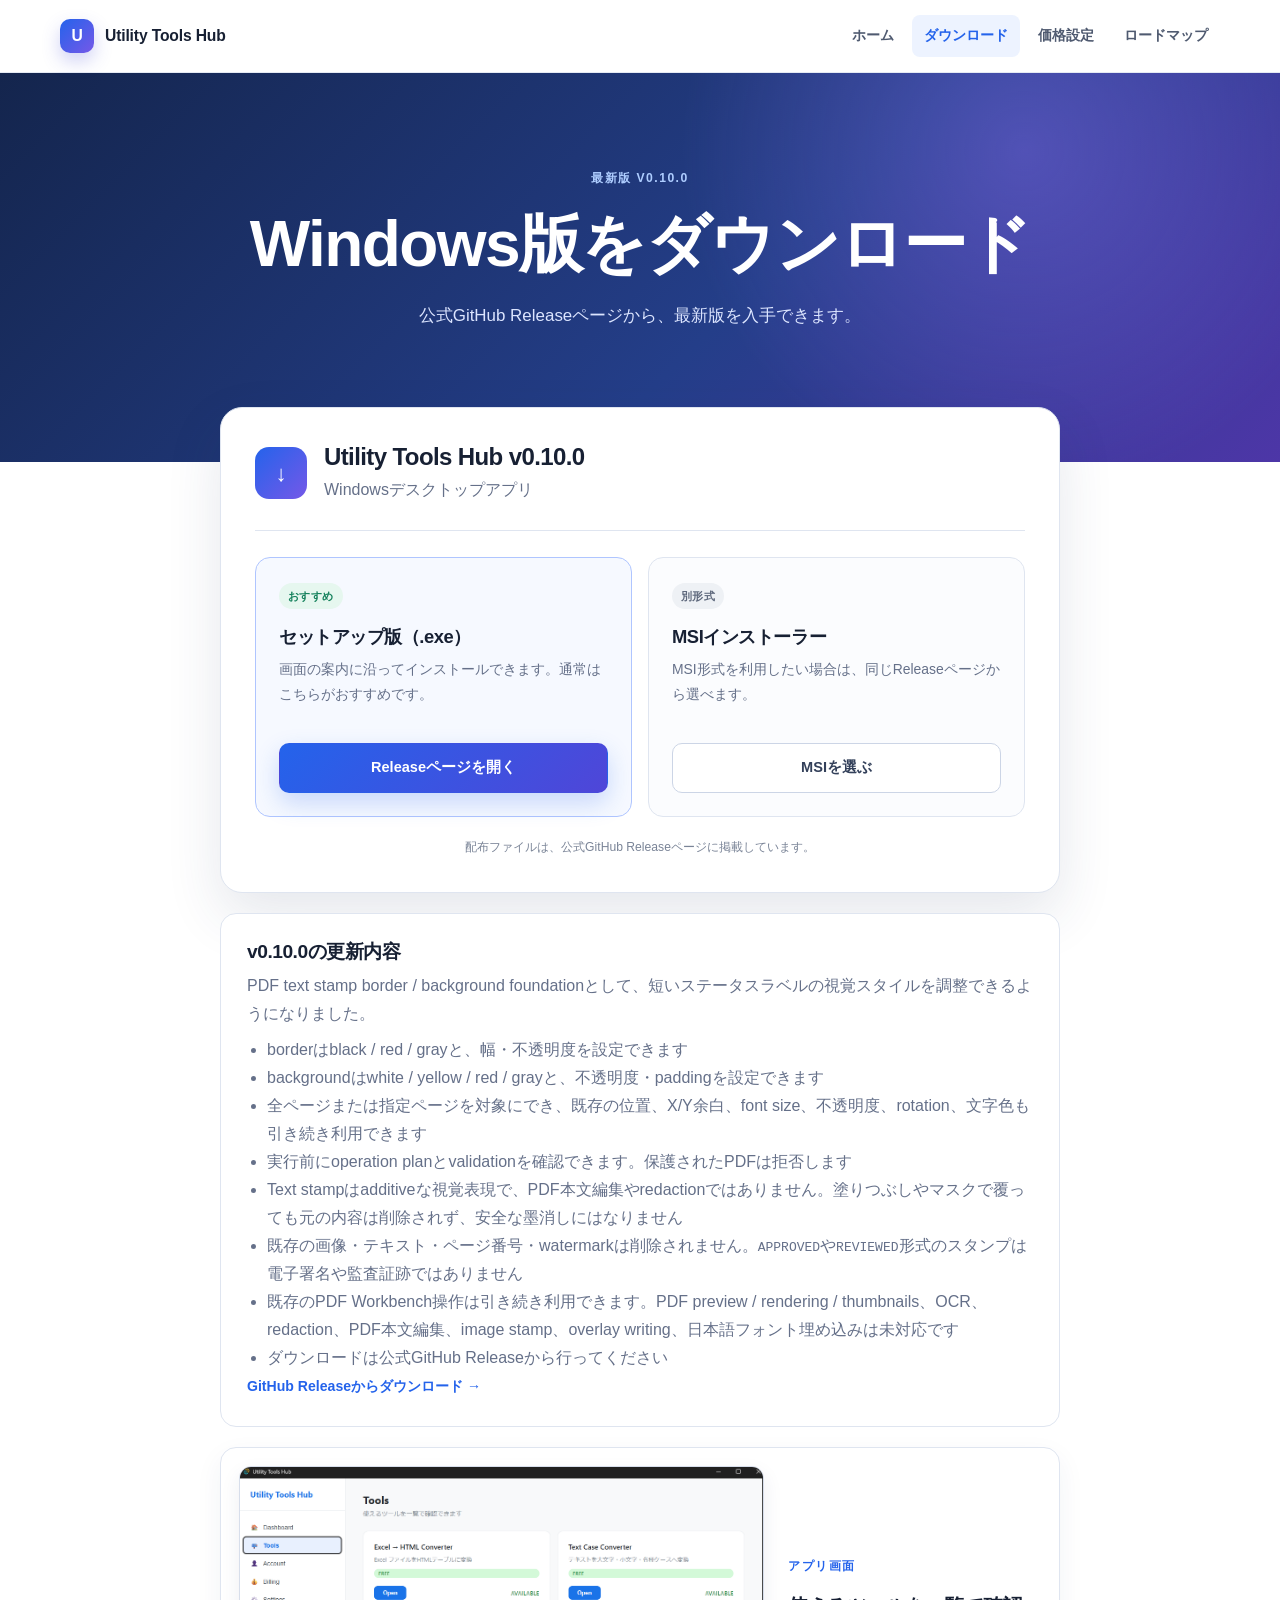
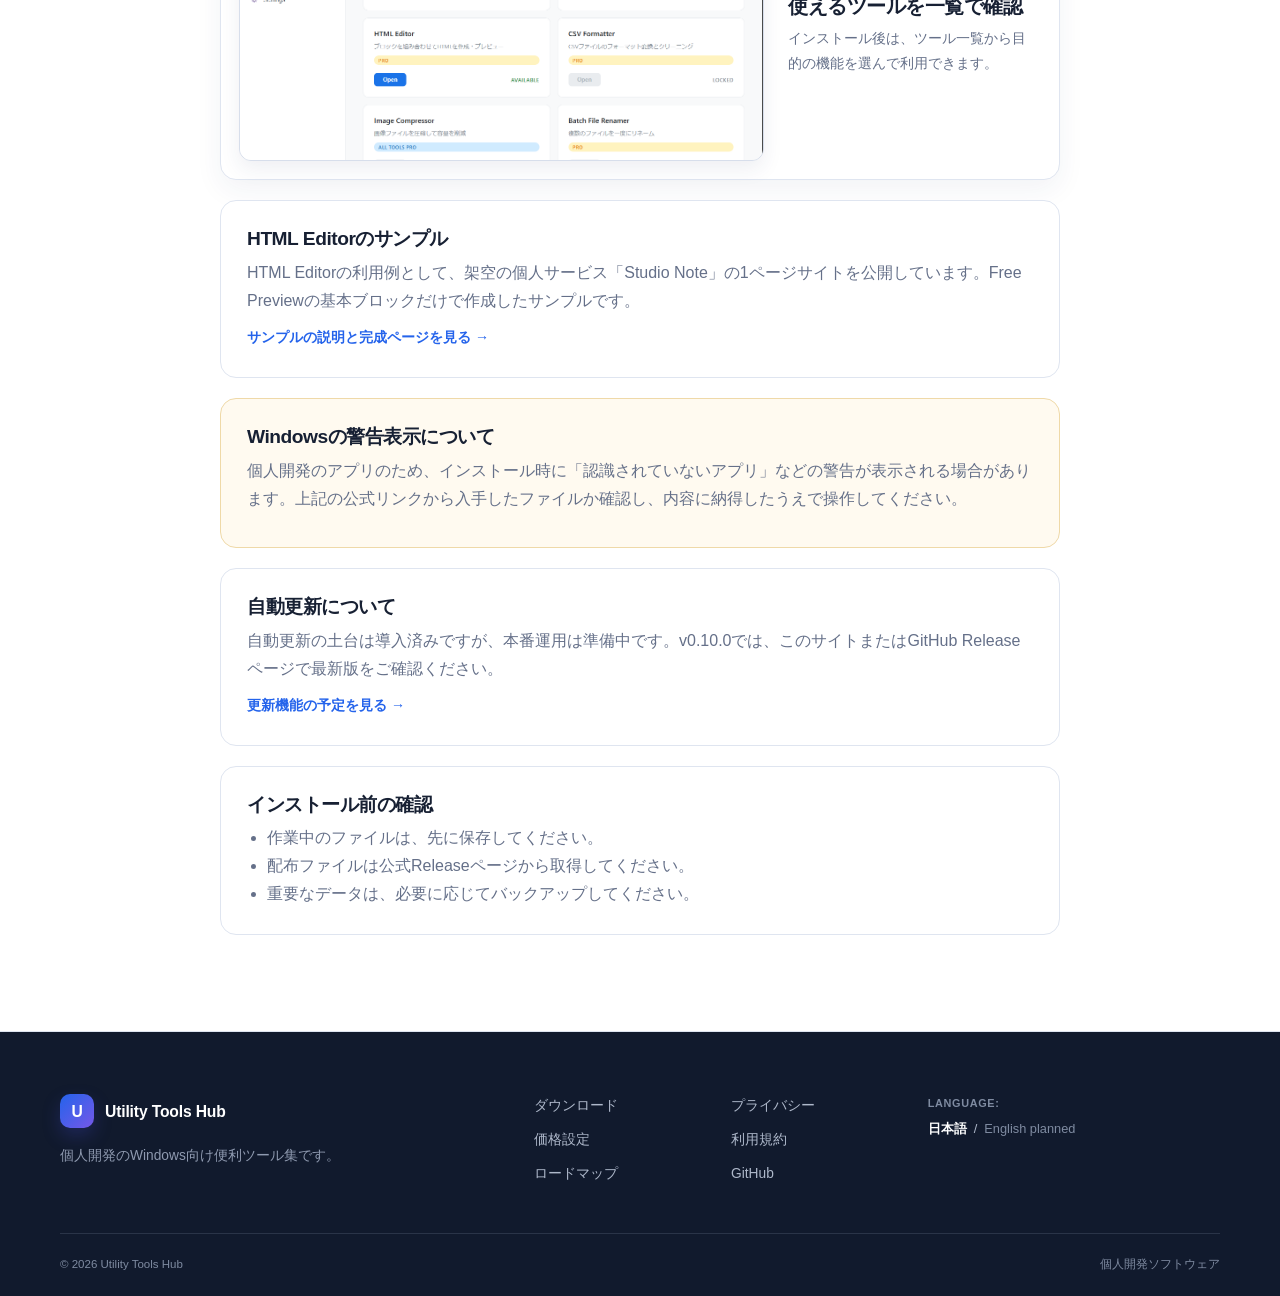
==== commit a2d957dd: "Update website for v0.10.0" ====
--- a/download.html
+++ b/download.html
@@ -3,7 +3,7 @@
 <head>
   <meta charset="utf-8">
   <meta name="viewport" content="width=device-width, initial-scale=1">
-  <meta name="description" content="Utility Tools Hub v0.9.1 Windows版のダウンロード案内です。">
+  <meta name="description" content="Utility Tools Hub v0.10.0 Windows版のダウンロード案内です。">
   <title>ダウンロード — Utility Tools Hub</title>
   <link rel="canonical" href="https://glaylukis-cpu.github.io/utility-tools-hub-site/download.html">
   <link rel="alternate" hreflang="ja" href="https://glaylukis-cpu.github.io/utility-tools-hub-site/download.html">
@@ -13,23 +13,23 @@
   <a class="skip-link" href="#main">本文へ移動</a>
   <header class="site-header"><div class="container nav-wrap"><a class="brand" href="index.html"><span class="brand-mark">U</span><span>Utility Tools Hub</span></a><nav class="site-nav" aria-label="メインナビゲーション"><a href="index.html">ホーム</a><a href="download.html" aria-current="page">ダウンロード</a><a href="pricing.html">価格設定</a><a href="roadmap.html">ロードマップ</a></nav></div></header>
   <main id="main">
-    <section class="page-hero"><div class="container narrow"><span class="eyebrow">最新版 v0.9.1</span><h1>Windows版をダウンロード</h1><p>公式GitHub Releaseページから、最新版を入手できます。</p></div></section>
+    <section class="page-hero"><div class="container narrow"><span class="eyebrow">最新版 v0.10.0</span><h1>Windows版をダウンロード</h1><p>公式GitHub Releaseページから、最新版を入手できます。</p></div></section>
     <section class="section section-pull-up"><div class="container narrow">
       <div class="download-panel">
-        <div class="download-heading"><span class="download-icon">↓</span><div><h2>Utility Tools Hub v0.9.1</h2><p>Windowsデスクトップアプリ</p></div></div>
+        <div class="download-heading"><span class="download-icon">↓</span><div><h2>Utility Tools Hub v0.10.0</h2><p>Windowsデスクトップアプリ</p></div></div>
         <div class="download-options">
-          <article class="download-option recommended"><span class="status status-free">おすすめ</span><h3>セットアップ版（.exe）</h3><p>画面の案内に沿ってインストールできます。通常はこちらがおすすめです。</p><a class="button button-primary button-full" href="https://github.com/glaylukis-cpu/utility-tools-hub/releases/tag/v0.9.1">Releaseページを開く</a></article>
-          <article class="download-option"><span class="status status-neutral">別形式</span><h3>MSIインストーラー</h3><p>MSI形式を利用したい場合は、同じReleaseページから選べます。</p><a class="button button-secondary button-full" href="https://github.com/glaylukis-cpu/utility-tools-hub/releases/tag/v0.9.1">MSIを選ぶ</a></article>
+          <article class="download-option recommended"><span class="status status-free">おすすめ</span><h3>セットアップ版（.exe）</h3><p>画面の案内に沿ってインストールできます。通常はこちらがおすすめです。</p><a class="button button-primary button-full" href="https://github.com/glaylukis-cpu/utility-tools-hub/releases/tag/v0.10.0">Releaseページを開く</a></article>
+          <article class="download-option"><span class="status status-neutral">別形式</span><h3>MSIインストーラー</h3><p>MSI形式を利用したい場合は、同じReleaseページから選べます。</p><a class="button button-secondary button-full" href="https://github.com/glaylukis-cpu/utility-tools-hub/releases/tag/v0.10.0">MSIを選ぶ</a></article>
         </div>
         <p class="download-source">配布ファイルは、公式GitHub Releaseページに掲載しています。</p>
       </div>
 
-      <div class="info-card"><h2>v0.9.1の更新内容</h2><p>Text stamp helper layout polishとして、コンパクトなText stampカードの補助説明を読みやすく整理しました。</p><ul class="plain-list"><li>Stamp text / Pages / Position周辺の表示密度を調整し、長いhelper textが3カラム内で詰まって見える問題を改善しました</li><li>Text stampのvalidation仕様、<code>pdf_text_stamp</code>、request / response、PDF処理ロジックは変更していません</li><li>v0.9.0で追加したText stampと既存PDF操作は引き続き利用できます</li><li>新しいPDF機能を追加するreleaseではなく、表示を整えるpatch releaseです</li><li>border / background、日本語フォント埋め込み、複数行、image stamp、overlay writing、PDF preview / rendering / thumbnails、OCR、redaction、PDF本文編集は追加していません</li><li>ダウンロードは公式GitHub Releaseから行ってください</li></ul><a class="text-link" href="https://github.com/glaylukis-cpu/utility-tools-hub/releases/tag/v0.9.1">GitHub Releaseからダウンロード →</a></div>
+      <div class="info-card"><h2>v0.10.0の更新内容</h2><p>PDF text stamp border / background foundationとして、短いステータスラベルの視覚スタイルを調整できるようになりました。</p><ul class="plain-list"><li>borderはblack / red / grayと、幅・不透明度を設定できます</li><li>backgroundはwhite / yellow / red / grayと、不透明度・paddingを設定できます</li><li>全ページまたは指定ページを対象にでき、既存の位置、X/Y余白、font size、不透明度、rotation、文字色も引き続き利用できます</li><li>実行前にoperation planとvalidationを確認できます。保護されたPDFは拒否します</li><li>Text stampはadditiveな視覚表現で、PDF本文編集やredactionではありません。塗りつぶしやマスクで覆っても元の内容は削除されず、安全な墨消しにはなりません</li><li>既存の画像・テキスト・ページ番号・watermarkは削除されません。<code>APPROVED</code>や<code>REVIEWED</code>形式のスタンプは電子署名や監査証跡ではありません</li><li>既存のPDF Workbench操作は引き続き利用できます。PDF preview / rendering / thumbnails、OCR、redaction、PDF本文編集、image stamp、overlay writing、日本語フォント埋め込みは未対応です</li><li>ダウンロードは公式GitHub Releaseから行ってください</li></ul><a class="text-link" href="https://github.com/glaylukis-cpu/utility-tools-hub/releases/tag/v0.10.0">GitHub Releaseからダウンロード →</a></div>
 
       <figure class="download-screenshot"><img src="assets/screenshots/tools-overview.png" alt="Utility Tools Hubのツール一覧画面" loading="lazy"><figcaption><span class="eyebrow">アプリ画面</span><h2>使えるツールを一覧で確認</h2><p>インストール後は、ツール一覧から目的の機能を選んで利用できます。</p></figcaption></figure>
       <div class="info-card"><h2>HTML Editorのサンプル</h2><p>HTML Editorの利用例として、架空の個人サービス「Studio Note」の1ページサイトを公開しています。Free Previewの基本ブロックだけで作成したサンプルです。</p><a class="text-link" href="examples/studio-note/guide.html">サンプルの説明と完成ページを見る →</a></div>
       <div class="info-card warning-soft"><h2>Windowsの警告表示について</h2><p>個人開発のアプリのため、インストール時に「認識されていないアプリ」などの警告が表示される場合があります。上記の公式リンクから入手したファイルか確認し、内容に納得したうえで操作してください。</p></div>
-      <div class="info-card"><h2>自動更新について</h2><p>自動更新の土台は導入済みですが、本番運用は準備中です。v0.9.1では、このサイトまたはGitHub Releaseページで最新版をご確認ください。</p><a class="text-link" href="roadmap.html">更新機能の予定を見る →</a></div>
+      <div class="info-card"><h2>自動更新について</h2><p>自動更新の土台は導入済みですが、本番運用は準備中です。v0.10.0では、このサイトまたはGitHub Releaseページで最新版をご確認ください。</p><a class="text-link" href="roadmap.html">更新機能の予定を見る →</a></div>
       <div class="info-card"><h2>インストール前の確認</h2><ul class="plain-list"><li>作業中のファイルは、先に保存してください。</li><li>配布ファイルは公式Releaseページから取得してください。</li><li>重要なデータは、必要に応じてバックアップしてください。</li></ul></div>
     </div></section>
   </main>
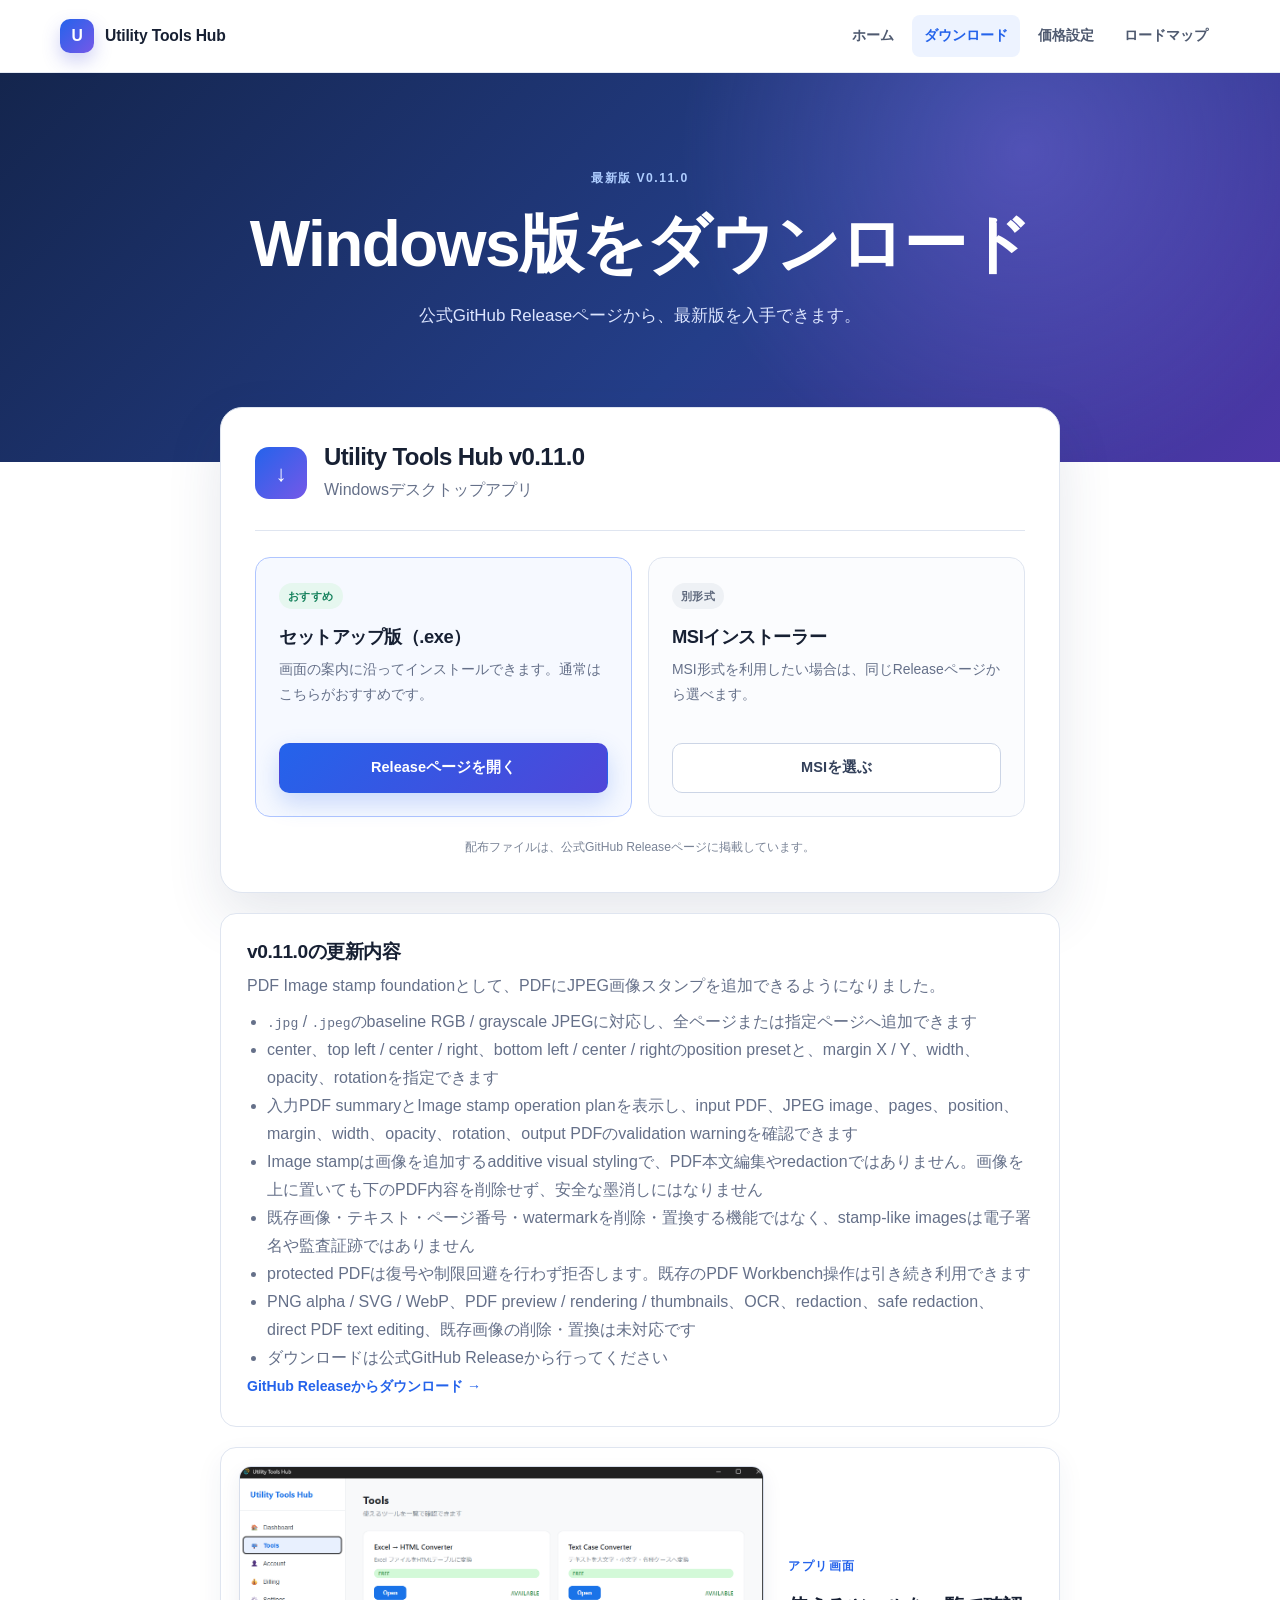
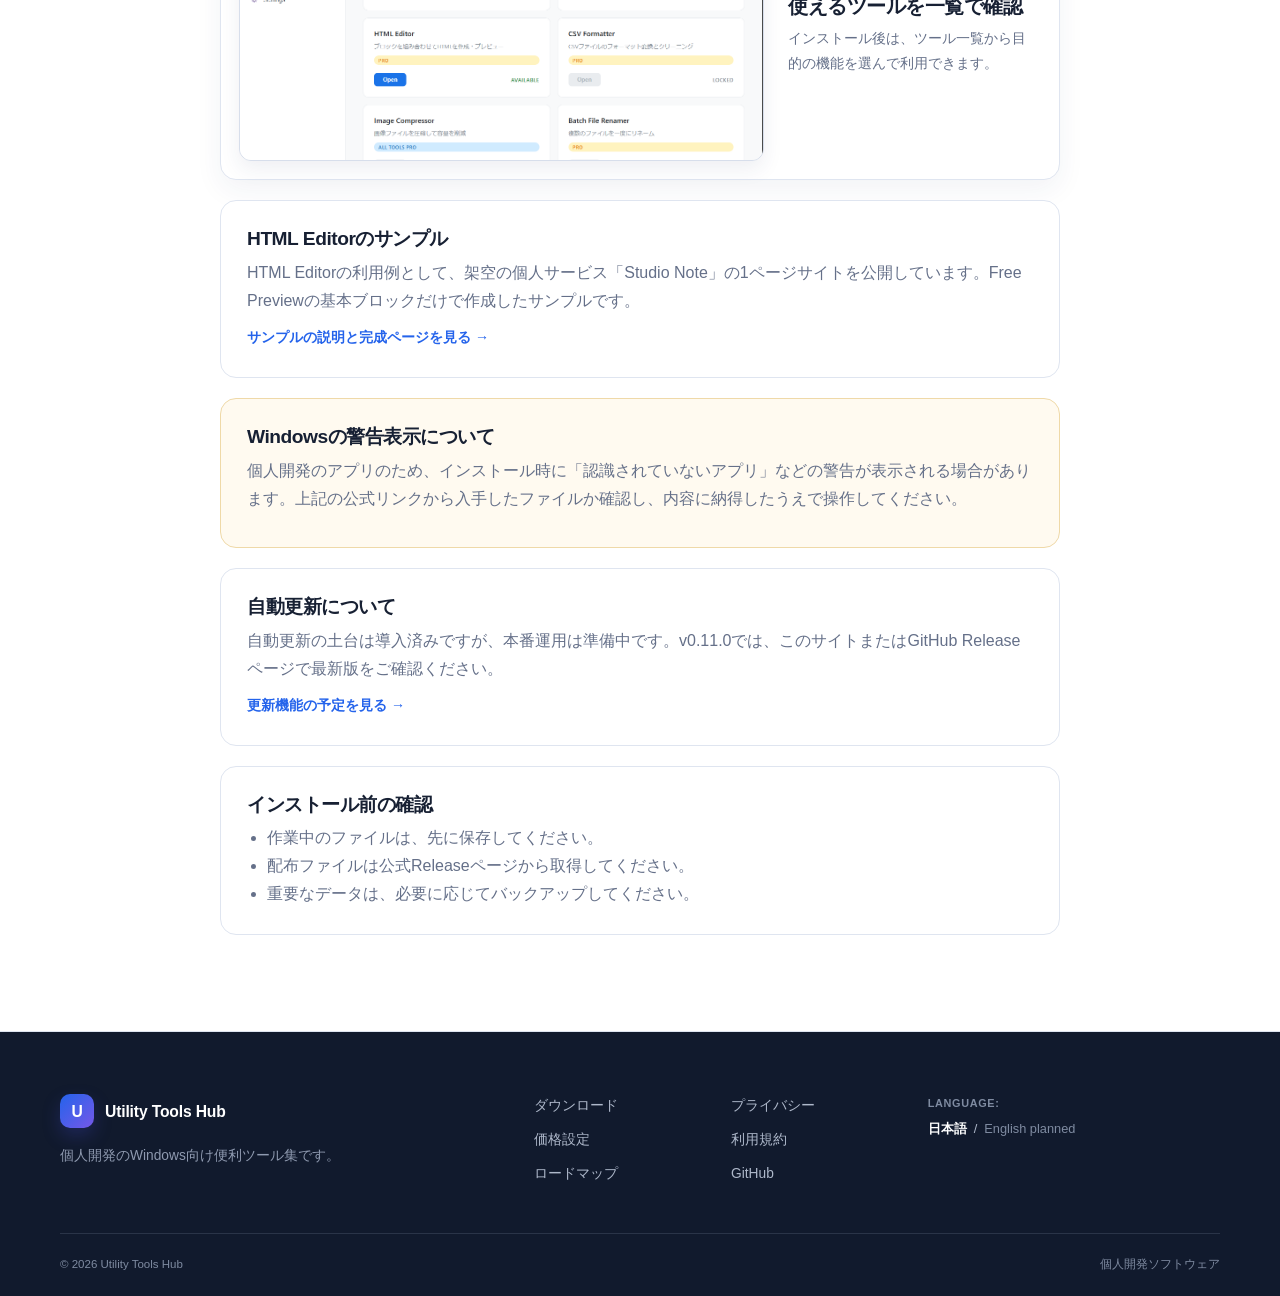
==== commit 66dca51b: "Update website for v0.11.0" ====
--- a/download.html
+++ b/download.html
@@ -3,7 +3,7 @@
 <head>
   <meta charset="utf-8">
   <meta name="viewport" content="width=device-width, initial-scale=1">
-  <meta name="description" content="Utility Tools Hub v0.10.0 Windows版のダウンロード案内です。">
+  <meta name="description" content="Utility Tools Hub v0.11.0 Windows版のダウンロード案内です。">
   <title>ダウンロード — Utility Tools Hub</title>
   <link rel="canonical" href="https://glaylukis-cpu.github.io/utility-tools-hub-site/download.html">
   <link rel="alternate" hreflang="ja" href="https://glaylukis-cpu.github.io/utility-tools-hub-site/download.html">
@@ -13,23 +13,23 @@
   <a class="skip-link" href="#main">本文へ移動</a>
   <header class="site-header"><div class="container nav-wrap"><a class="brand" href="index.html"><span class="brand-mark">U</span><span>Utility Tools Hub</span></a><nav class="site-nav" aria-label="メインナビゲーション"><a href="index.html">ホーム</a><a href="download.html" aria-current="page">ダウンロード</a><a href="pricing.html">価格設定</a><a href="roadmap.html">ロードマップ</a></nav></div></header>
   <main id="main">
-    <section class="page-hero"><div class="container narrow"><span class="eyebrow">最新版 v0.10.0</span><h1>Windows版をダウンロード</h1><p>公式GitHub Releaseページから、最新版を入手できます。</p></div></section>
+    <section class="page-hero"><div class="container narrow"><span class="eyebrow">最新版 v0.11.0</span><h1>Windows版をダウンロード</h1><p>公式GitHub Releaseページから、最新版を入手できます。</p></div></section>
     <section class="section section-pull-up"><div class="container narrow">
       <div class="download-panel">
-        <div class="download-heading"><span class="download-icon">↓</span><div><h2>Utility Tools Hub v0.10.0</h2><p>Windowsデスクトップアプリ</p></div></div>
+        <div class="download-heading"><span class="download-icon">↓</span><div><h2>Utility Tools Hub v0.11.0</h2><p>Windowsデスクトップアプリ</p></div></div>
         <div class="download-options">
-          <article class="download-option recommended"><span class="status status-free">おすすめ</span><h3>セットアップ版（.exe）</h3><p>画面の案内に沿ってインストールできます。通常はこちらがおすすめです。</p><a class="button button-primary button-full" href="https://github.com/glaylukis-cpu/utility-tools-hub/releases/tag/v0.10.0">Releaseページを開く</a></article>
-          <article class="download-option"><span class="status status-neutral">別形式</span><h3>MSIインストーラー</h3><p>MSI形式を利用したい場合は、同じReleaseページから選べます。</p><a class="button button-secondary button-full" href="https://github.com/glaylukis-cpu/utility-tools-hub/releases/tag/v0.10.0">MSIを選ぶ</a></article>
+          <article class="download-option recommended"><span class="status status-free">おすすめ</span><h3>セットアップ版（.exe）</h3><p>画面の案内に沿ってインストールできます。通常はこちらがおすすめです。</p><a class="button button-primary button-full" href="https://github.com/glaylukis-cpu/utility-tools-hub/releases/tag/v0.11.0">Releaseページを開く</a></article>
+          <article class="download-option"><span class="status status-neutral">別形式</span><h3>MSIインストーラー</h3><p>MSI形式を利用したい場合は、同じReleaseページから選べます。</p><a class="button button-secondary button-full" href="https://github.com/glaylukis-cpu/utility-tools-hub/releases/tag/v0.11.0">MSIを選ぶ</a></article>
         </div>
         <p class="download-source">配布ファイルは、公式GitHub Releaseページに掲載しています。</p>
       </div>
 
-      <div class="info-card"><h2>v0.10.0の更新内容</h2><p>PDF text stamp border / background foundationとして、短いステータスラベルの視覚スタイルを調整できるようになりました。</p><ul class="plain-list"><li>borderはblack / red / grayと、幅・不透明度を設定できます</li><li>backgroundはwhite / yellow / red / grayと、不透明度・paddingを設定できます</li><li>全ページまたは指定ページを対象にでき、既存の位置、X/Y余白、font size、不透明度、rotation、文字色も引き続き利用できます</li><li>実行前にoperation planとvalidationを確認できます。保護されたPDFは拒否します</li><li>Text stampはadditiveな視覚表現で、PDF本文編集やredactionではありません。塗りつぶしやマスクで覆っても元の内容は削除されず、安全な墨消しにはなりません</li><li>既存の画像・テキスト・ページ番号・watermarkは削除されません。<code>APPROVED</code>や<code>REVIEWED</code>形式のスタンプは電子署名や監査証跡ではありません</li><li>既存のPDF Workbench操作は引き続き利用できます。PDF preview / rendering / thumbnails、OCR、redaction、PDF本文編集、image stamp、overlay writing、日本語フォント埋め込みは未対応です</li><li>ダウンロードは公式GitHub Releaseから行ってください</li></ul><a class="text-link" href="https://github.com/glaylukis-cpu/utility-tools-hub/releases/tag/v0.10.0">GitHub Releaseからダウンロード →</a></div>
+      <div class="info-card"><h2>v0.11.0の更新内容</h2><p>PDF Image stamp foundationとして、PDFにJPEG画像スタンプを追加できるようになりました。</p><ul class="plain-list"><li><code>.jpg</code> / <code>.jpeg</code>のbaseline RGB / grayscale JPEGに対応し、全ページまたは指定ページへ追加できます</li><li>center、top left / center / right、bottom left / center / rightのposition presetと、margin X / Y、width、opacity、rotationを指定できます</li><li>入力PDF summaryとImage stamp operation planを表示し、input PDF、JPEG image、pages、position、margin、width、opacity、rotation、output PDFのvalidation warningを確認できます</li><li>Image stampは画像を追加するadditive visual stylingで、PDF本文編集やredactionではありません。画像を上に置いても下のPDF内容を削除せず、安全な墨消しにはなりません</li><li>既存画像・テキスト・ページ番号・watermarkを削除・置換する機能ではなく、stamp-like imagesは電子署名や監査証跡ではありません</li><li>protected PDFは復号や制限回避を行わず拒否します。既存のPDF Workbench操作は引き続き利用できます</li><li>PNG alpha / SVG / WebP、PDF preview / rendering / thumbnails、OCR、redaction、safe redaction、direct PDF text editing、既存画像の削除・置換は未対応です</li><li>ダウンロードは公式GitHub Releaseから行ってください</li></ul><a class="text-link" href="https://github.com/glaylukis-cpu/utility-tools-hub/releases/tag/v0.11.0">GitHub Releaseからダウンロード →</a></div>
 
       <figure class="download-screenshot"><img src="assets/screenshots/tools-overview.png" alt="Utility Tools Hubのツール一覧画面" loading="lazy"><figcaption><span class="eyebrow">アプリ画面</span><h2>使えるツールを一覧で確認</h2><p>インストール後は、ツール一覧から目的の機能を選んで利用できます。</p></figcaption></figure>
       <div class="info-card"><h2>HTML Editorのサンプル</h2><p>HTML Editorの利用例として、架空の個人サービス「Studio Note」の1ページサイトを公開しています。Free Previewの基本ブロックだけで作成したサンプルです。</p><a class="text-link" href="examples/studio-note/guide.html">サンプルの説明と完成ページを見る →</a></div>
       <div class="info-card warning-soft"><h2>Windowsの警告表示について</h2><p>個人開発のアプリのため、インストール時に「認識されていないアプリ」などの警告が表示される場合があります。上記の公式リンクから入手したファイルか確認し、内容に納得したうえで操作してください。</p></div>
-      <div class="info-card"><h2>自動更新について</h2><p>自動更新の土台は導入済みですが、本番運用は準備中です。v0.10.0では、このサイトまたはGitHub Releaseページで最新版をご確認ください。</p><a class="text-link" href="roadmap.html">更新機能の予定を見る →</a></div>
+      <div class="info-card"><h2>自動更新について</h2><p>自動更新の土台は導入済みですが、本番運用は準備中です。v0.11.0では、このサイトまたはGitHub Releaseページで最新版をご確認ください。</p><a class="text-link" href="roadmap.html">更新機能の予定を見る →</a></div>
       <div class="info-card"><h2>インストール前の確認</h2><ul class="plain-list"><li>作業中のファイルは、先に保存してください。</li><li>配布ファイルは公式Releaseページから取得してください。</li><li>重要なデータは、必要に応じてバックアップしてください。</li></ul></div>
     </div></section>
   </main>
